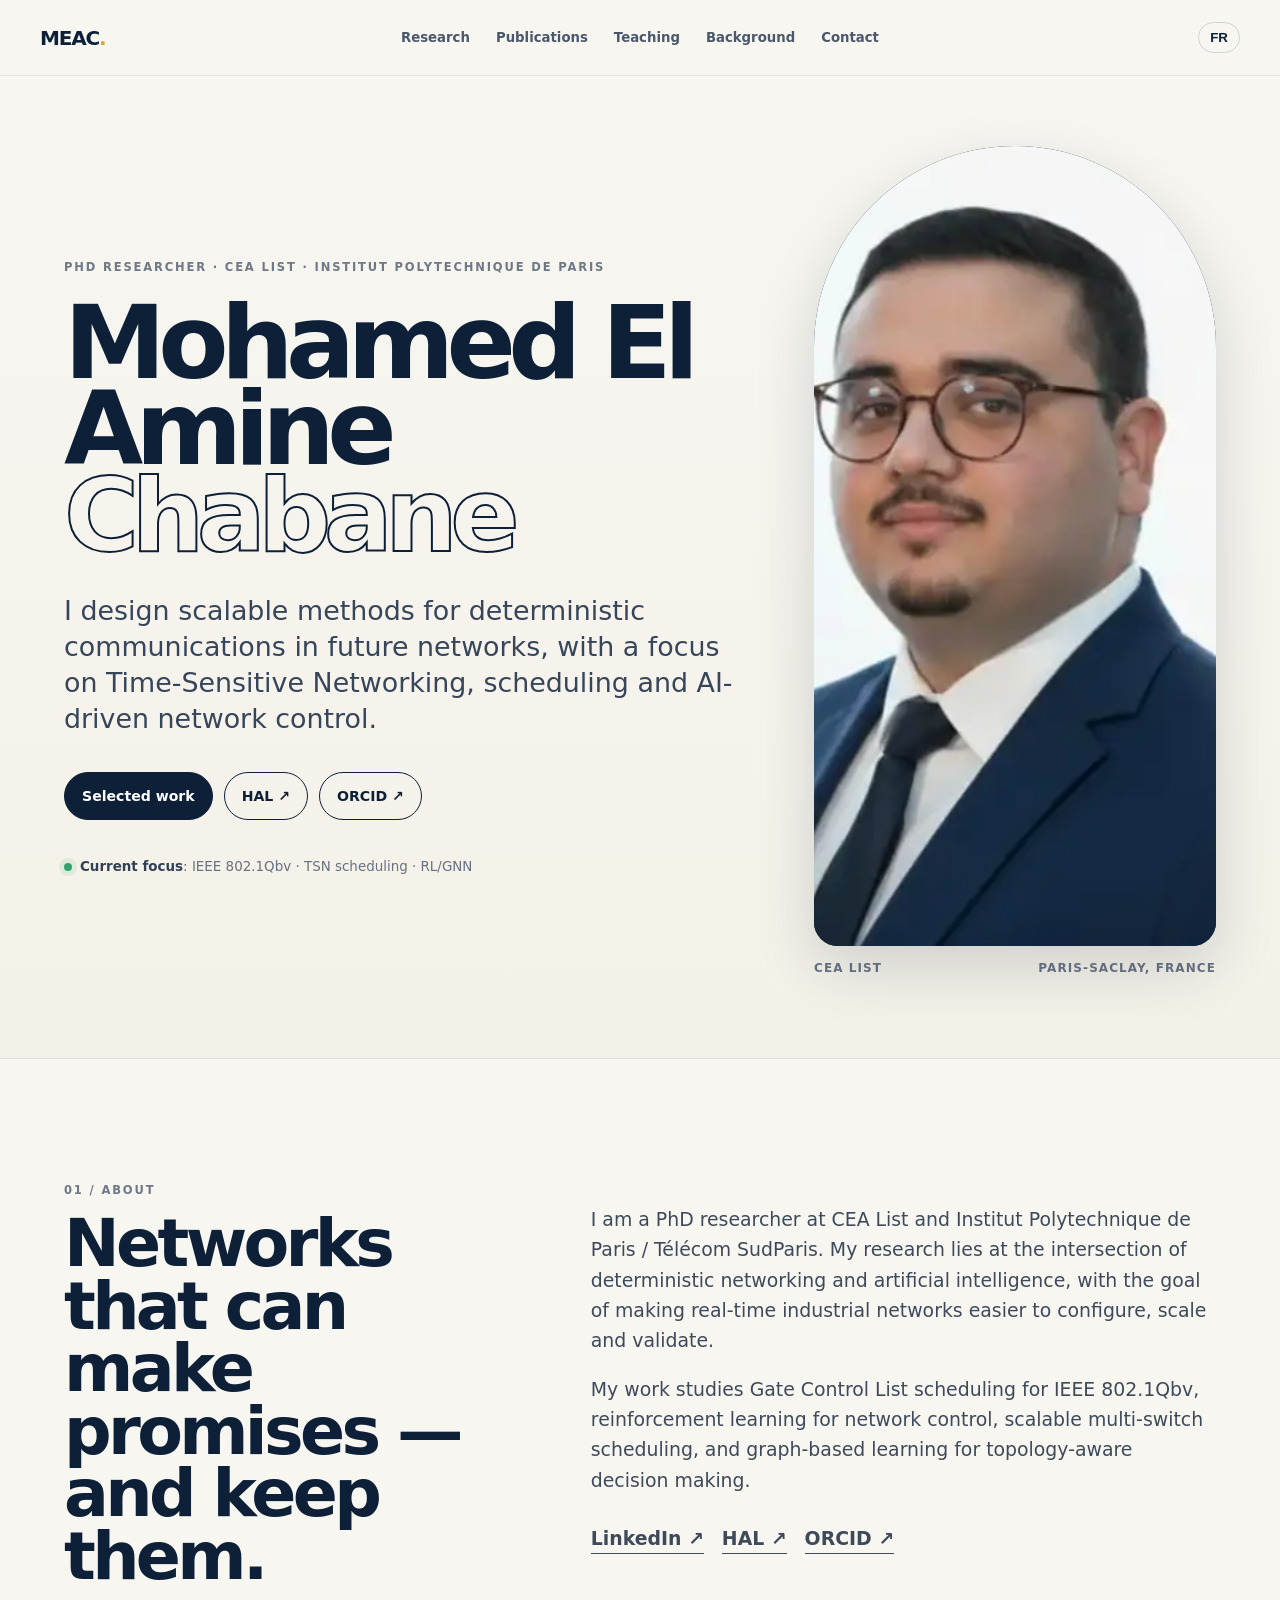
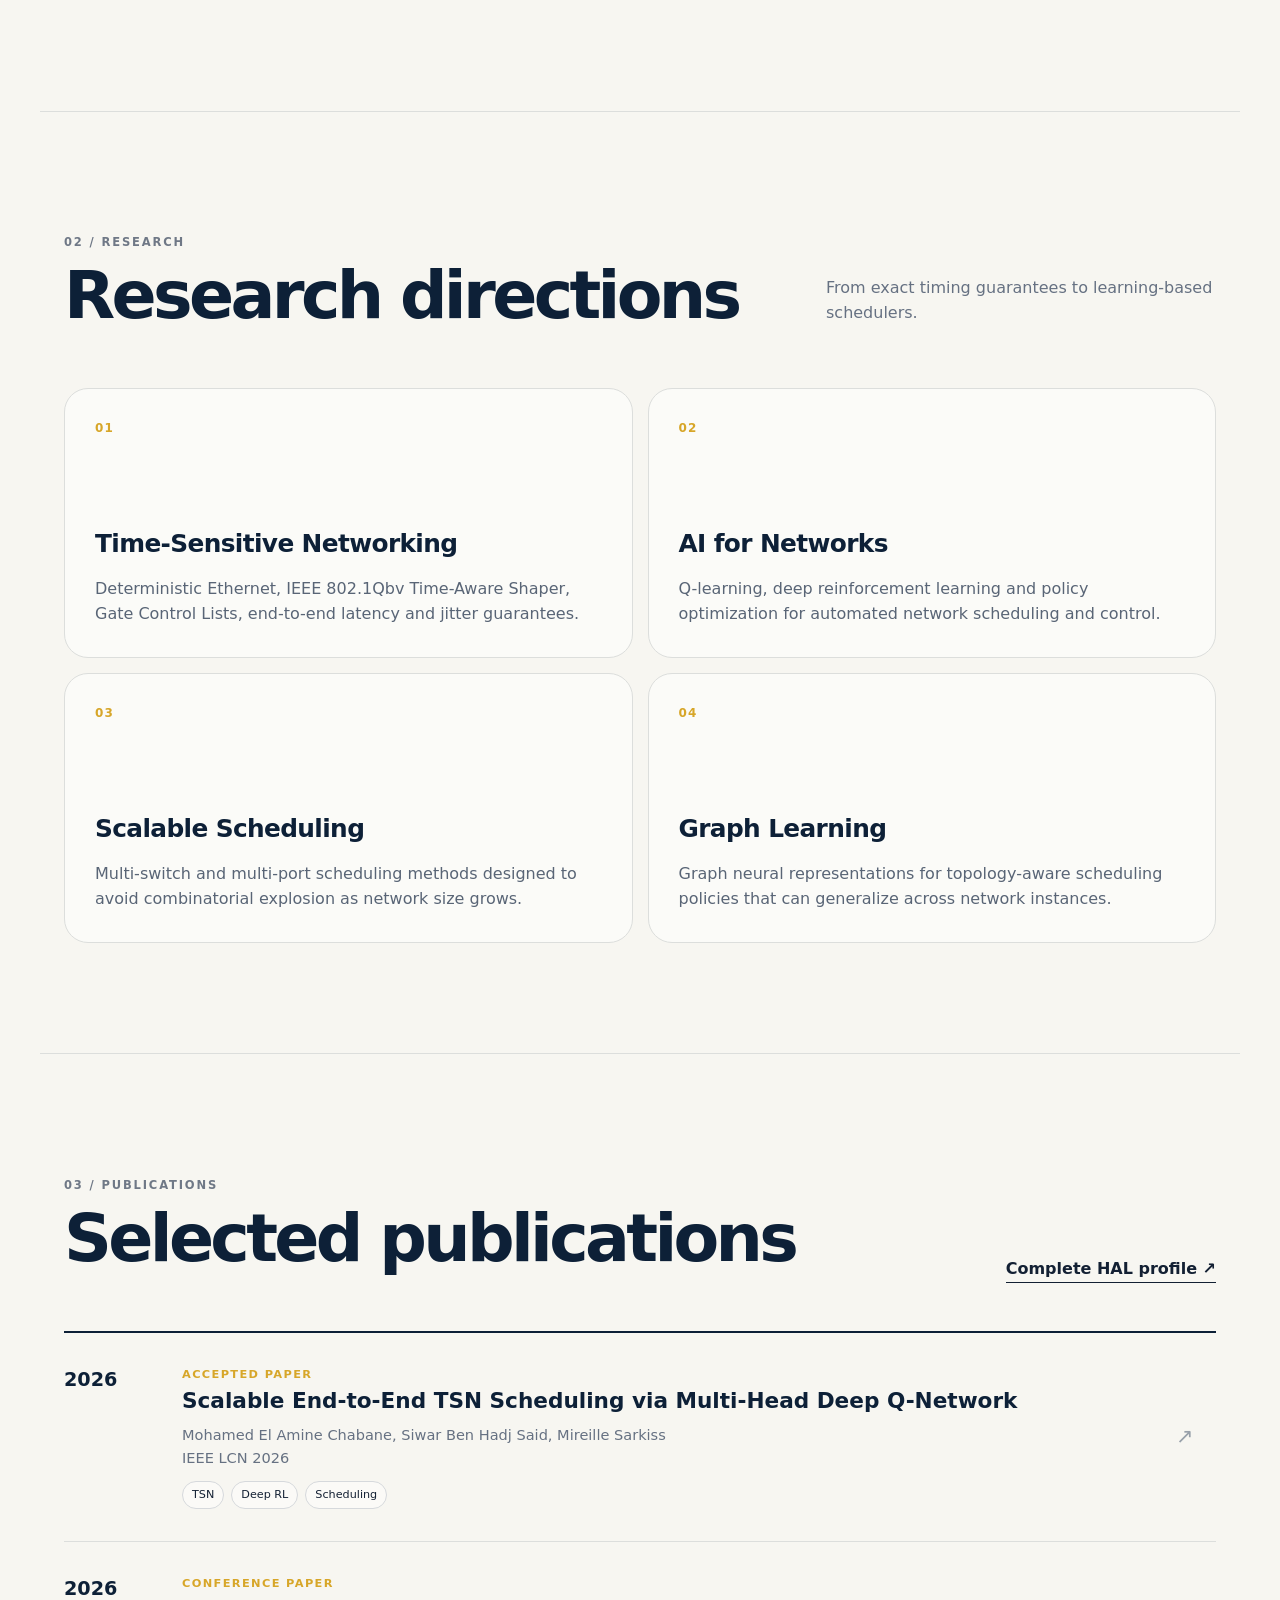
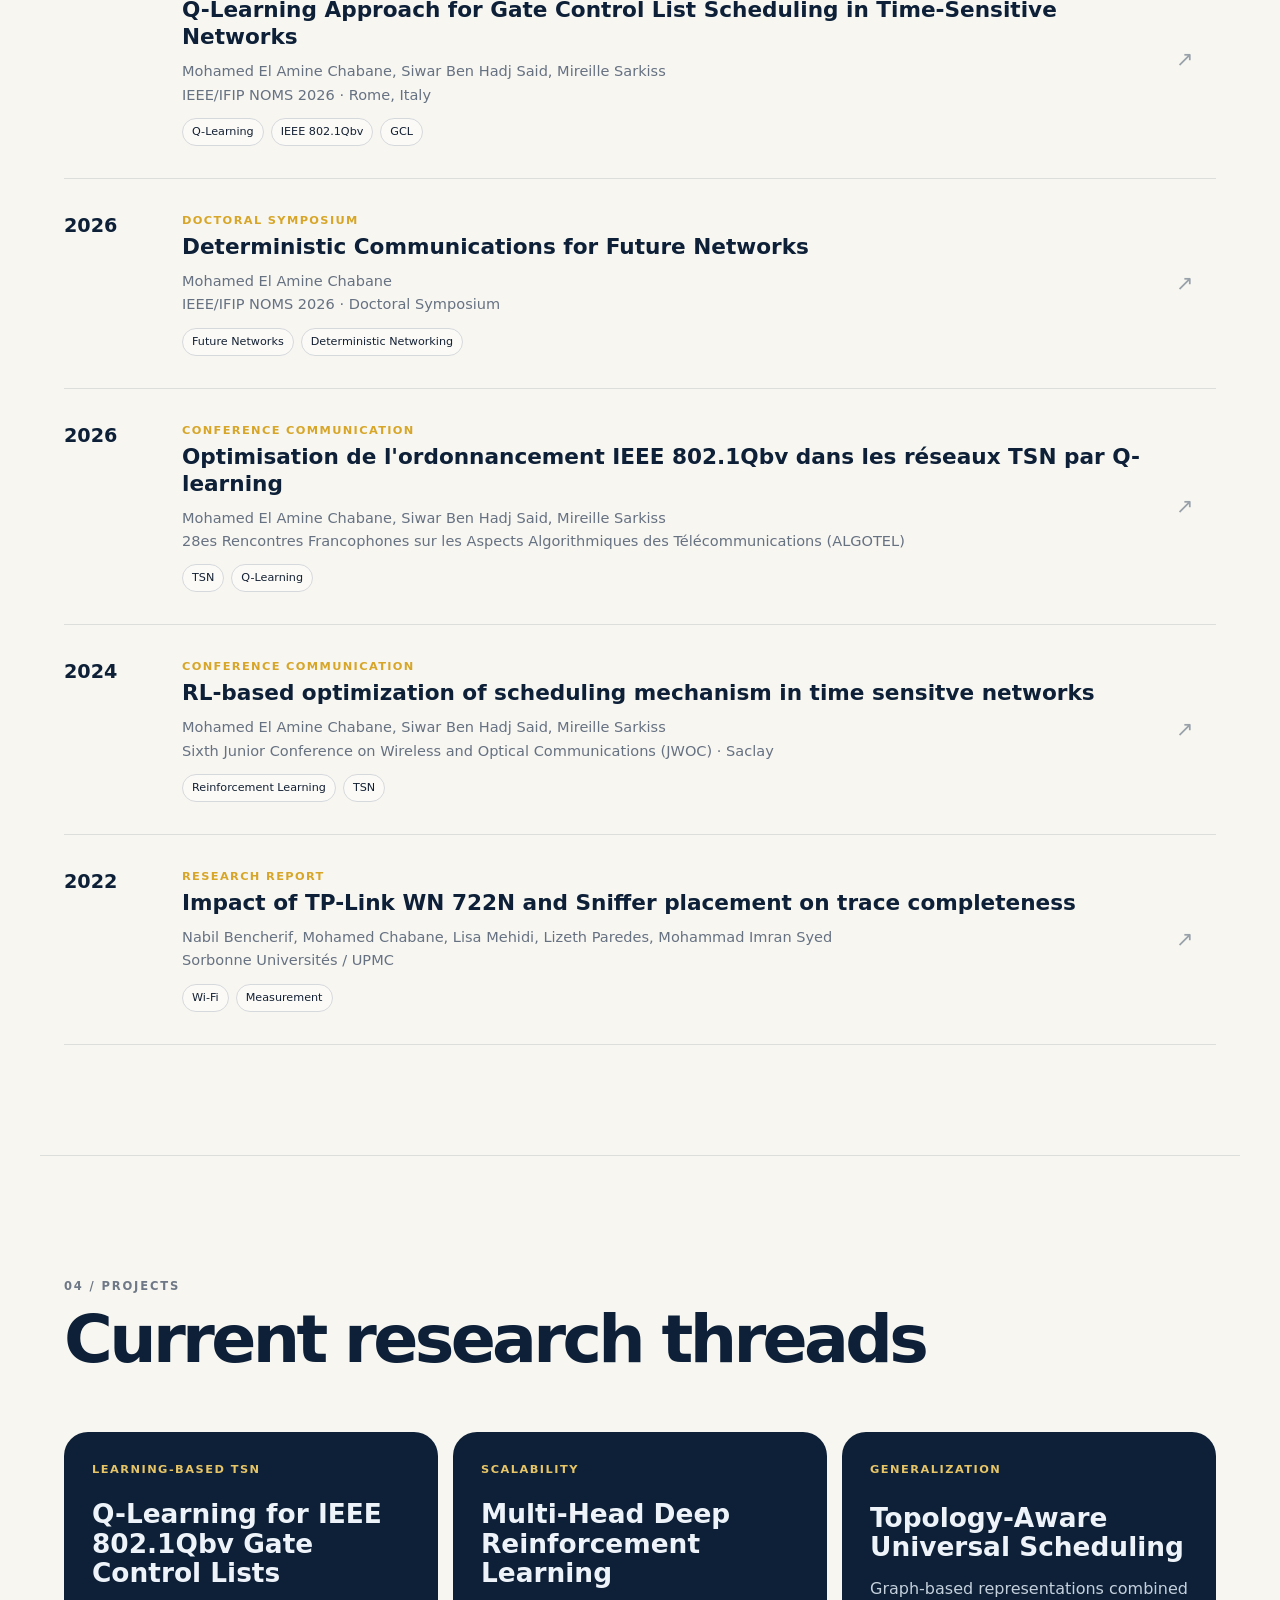
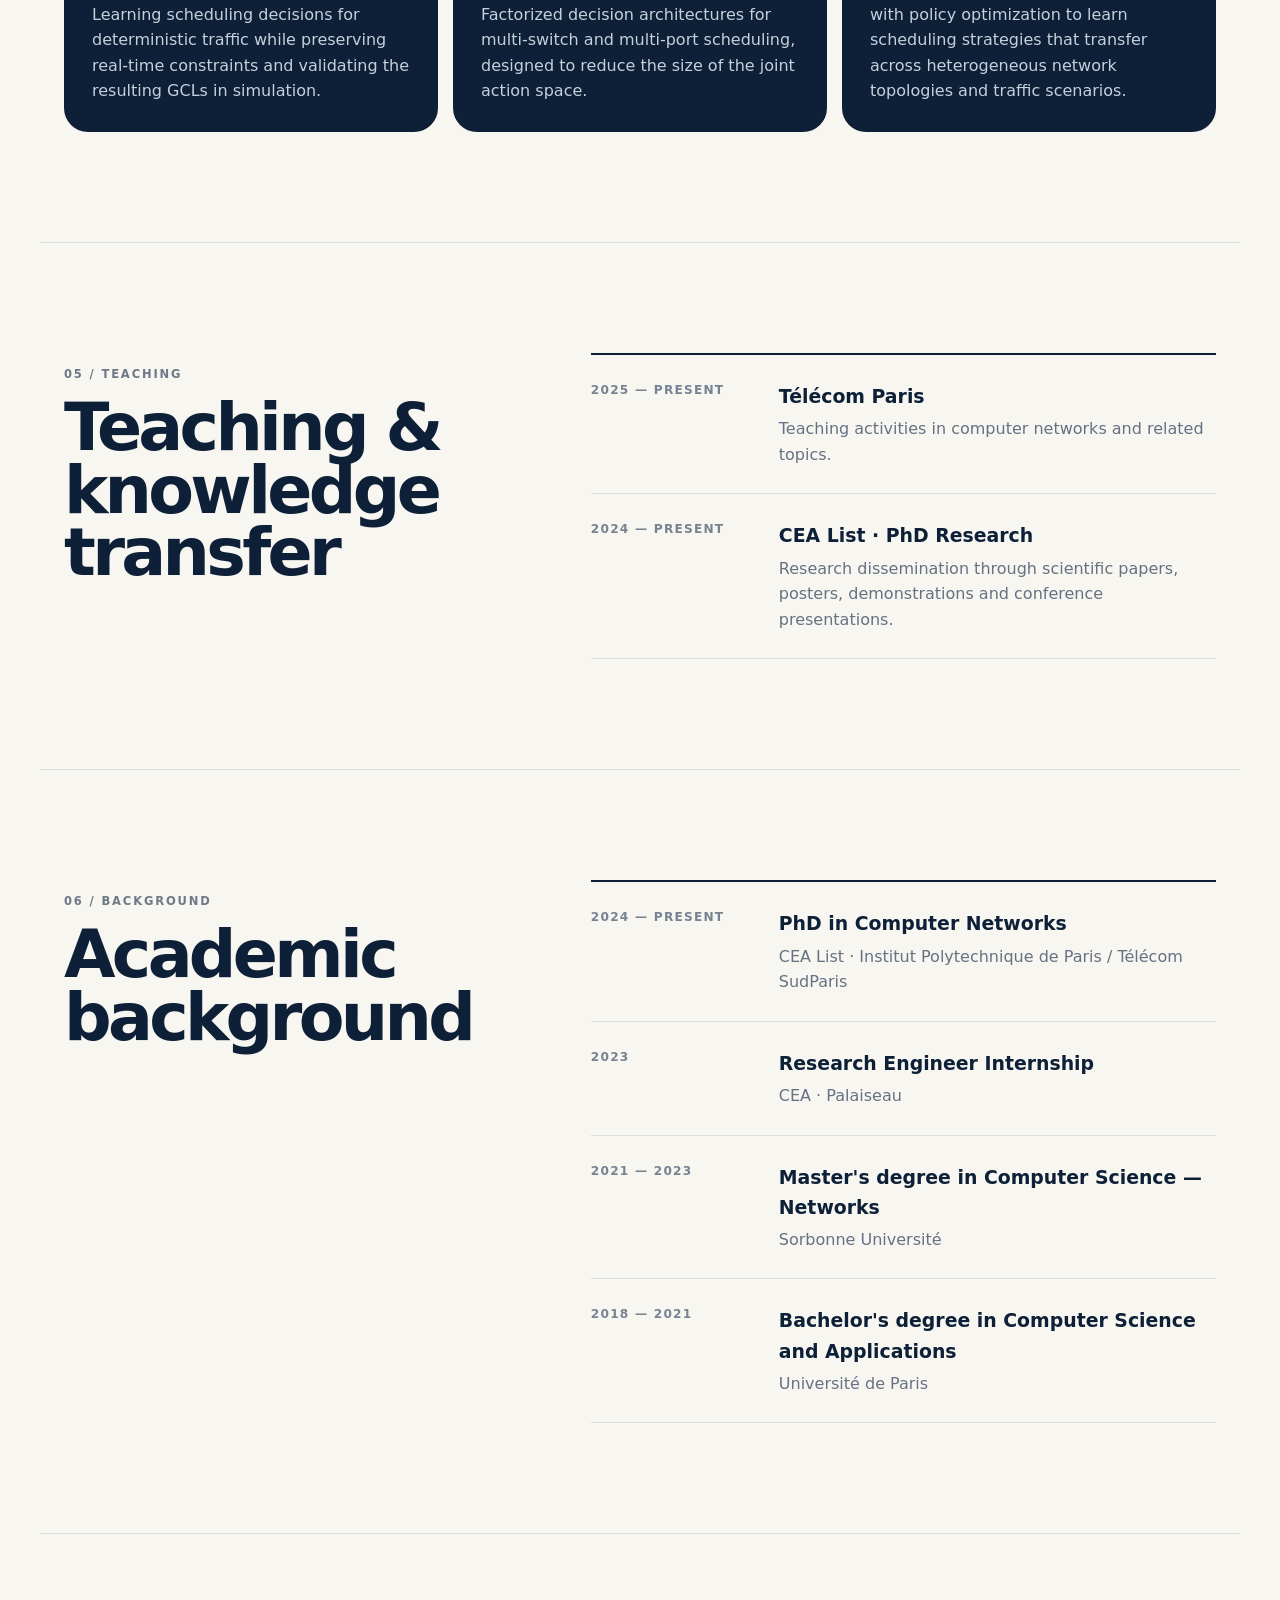
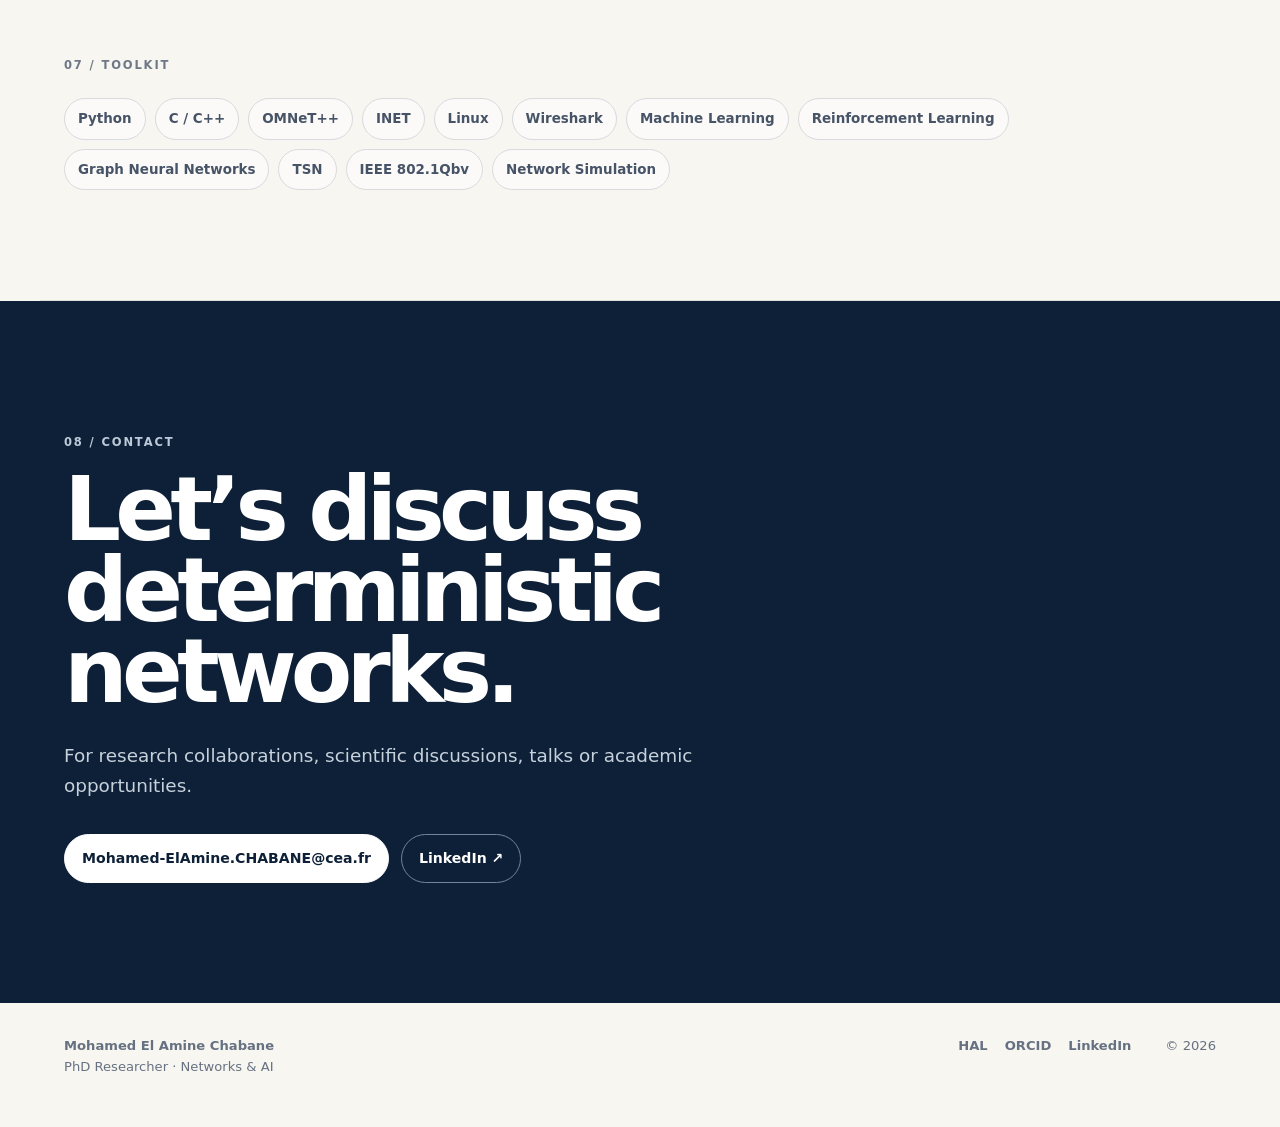
==== index.html @ e02280aa "Update index.html" ====
<!doctype html>
<html lang="en">
<head>
  <meta charset="utf-8" />
  <meta name="viewport" content="width=device-width, initial-scale=1" />
  <title>Mohamed El Amine Chabane — PhD Researcher in Networks & AI</title>
  <meta name="description" content="Academic website of Mohamed El Amine Chabane, PhD researcher at CEA List and Institut Polytechnique de Paris working on Time-Sensitive Networking, deterministic communications, scheduling and AI for networks." />
  <meta name="author" content="Mohamed El Amine Chabane" />
  <meta name="google-site-verification" content="OcmjWT0NRsp_rmXVMhe6SDIJzzLPOxNfo_dFJY4rexg" />
  <meta name="robots" content="index,follow,max-image-preview:large,max-snippet:-1,max-video-preview:-1" />
  <meta name="theme-color" content="#0d2037" />
  <meta property="og:type" content="profile" />
  <meta property="og:title" content="Mohamed El Amine Chabane — PhD Researcher" />
  <meta property="og:description" content="Deterministic communications, Time-Sensitive Networking and AI for networks." />
  <meta property="og:image" content="/assets/mohamed-el-amine-chabane.webp" />
  <meta property="og:locale" content="en_US" />
  <meta property="og:locale:alternate" content="fr_FR" />
  <meta name="twitter:card" content="summary_large_image" />
  <link rel="canonical" href="https://mohamed-el-amine-chabane.vercel.app/" />
  <link rel="icon" href="/assets/favicon.svg" type="image/svg+xml" />
  <link rel="stylesheet" href="/style.css" />
  <script type="application/ld+json">
  {
    "@context": "https://schema.org",
    "@type": "Person",
    "name": "Mohamed El Amine Chabane",
    "url": "https://mohamed-el-amine-chabane.vercel.app/",
    "image": "https://mohamed-el-amine-chabane.vercel.app/assets/mohamed-el-amine-chabane.webp",
    "jobTitle": "PhD Researcher",
    "email": "mailto:chabane.mohamedelamine@gmail.com",
    "affiliation": [
      {"@type": "Organization", "name": "CEA List"},
      {"@type": "CollegeOrUniversity", "name": "Institut Polytechnique de Paris"},
      {"@type": "CollegeOrUniversity", "name": "Télécom SudParis"}
    ],
    "alumniOf": [
      {"@type": "CollegeOrUniversity", "name": "Sorbonne Université"},
      {"@type": "CollegeOrUniversity", "name": "Université de Paris"}
    ],
    "sameAs": [
      "https://fr.linkedin.com/in/mohamed-el-amine-chabane",
      "https://cv.hal.science/mohamed-el-amine-chabane",
      "https://orcid.org/0009-0008-3995-6962"
    ],
    "knowsAbout": [
      "Time-Sensitive Networking",
      "Deterministic Networking",
      "IEEE 802.1Qbv",
      "Gate Control List Scheduling",
      "Reinforcement Learning",
      "Graph Neural Networks",
      "Computer Networks"
    ]
  }
  </script>
</head>
<body>
  <a class="skip-link" href="#main">Skip to content</a>
  <header class="site-header">
    <a class="brand" href="#top" aria-label="Homepage">MEAC<span>.</span></a>
    <nav class="desktop-nav" aria-label="Primary navigation">
      <a href="#research" data-en="Research" data-fr="Recherche">Research</a>
      <a href="#publications" data-en="Publications" data-fr="Publications">Publications</a>
      <a href="#teaching" data-en="Teaching" data-fr="Enseignement">Teaching</a>
      <a href="#background" data-en="Background" data-fr="Parcours">Background</a>
      <a href="#contact" data-en="Contact" data-fr="Contact">Contact</a>
    </nav>
    <button id="langToggle" class="lang-toggle" type="button" aria-label="Switch language">FR</button>
  </header>

  <main id="main">
    <section class="hero" id="top">
      <div class="hero-inner">
        <div class="hero-copy reveal">
          <p class="kicker">PhD Researcher · CEA List · Institut Polytechnique de Paris</p>
          <h1>Mohamed El Amine<br><span>Chabane</span></h1>
          <p class="hero-lede" data-en="I design scalable methods for deterministic communications in future networks, with a focus on Time-Sensitive Networking, scheduling and AI-driven network control." data-fr="Je développe des méthodes scalables pour les communications déterministes dans les réseaux du futur, avec un focus sur les réseaux Time-Sensitive Networking, l’ordonnancement et le contrôle réseau par intelligence artificielle.">I design scalable methods for deterministic communications in future networks, with a focus on Time-Sensitive Networking, scheduling and AI-driven network control.</p>
          <div class="hero-links">
            <a class="btn primary" href="#publications" data-en="Selected work" data-fr="Travaux sélectionnés">Selected work</a>
            <a class="btn ghost" href="https://cv.hal.science/mohamed-el-amine-chabane" target="_blank" rel="noopener">HAL ↗</a>
            <a class="btn ghost" href="https://orcid.org/0009-0008-3995-6962" target="_blank" rel="noopener">ORCID ↗</a>
          </div>
          <div class="status-row">
            <span><i></i><b data-en="Current focus" data-fr="Sujet actuel">Current focus</b>: IEEE 802.1Qbv · TSN scheduling · RL/GNN</span>
          </div>
        </div>
        <figure class="portrait-wrap reveal">
          <div class="portrait-frame">
            <img src="/assets/mohamed-el-amine-chabane.webp" width="640" height="800" alt="Portrait of Mohamed El Amine Chabane" fetchpriority="high" />
          </div>
          <figcaption>
            <span>CEA List</span>
            <span>Paris-Saclay, France</span>
          </figcaption>
        </figure>
      </div>
    </section>

    <section class="section about-grid" id="about">
      <div class="section-intro reveal">
        <p class="section-number">01 / About</p>
        <h2 data-en="Networks that can make promises — and keep them." data-fr="Des réseaux capables de garantir le temps et de tenir leurs promesses.">Networks that can make promises — and keep them.</h2>
      </div>
      <div class="about-copy reveal">
        <p data-en="I am a PhD researcher at CEA List and Institut Polytechnique de Paris / Télécom SudParis. My research lies at the intersection of deterministic networking and artificial intelligence, with the goal of making real-time industrial networks easier to configure, scale and validate." data-fr="Je suis doctorant-chercheur au CEA List et à l’Institut Polytechnique de Paris / Télécom SudParis. Mes recherches se situent à l’intersection des réseaux déterministes et de l’intelligence artificielle, avec l’objectif de rendre les réseaux industriels temps réel plus simples à configurer, à faire passer à l’échelle et à valider.">I am a PhD researcher at CEA List and Institut Polytechnique de Paris / Télécom SudParis. My research lies at the intersection of deterministic networking and artificial intelligence, with the goal of making real-time industrial networks easier to configure, scale and validate.</p>
        <p data-en="My work studies Gate Control List scheduling for IEEE 802.1Qbv, reinforcement learning for network control, scalable multi-switch scheduling, and graph-based learning for topology-aware decision making." data-fr="Mes travaux étudient l’ordonnancement des Gate Control Lists pour IEEE 802.1Qbv, l’apprentissage par renforcement pour le contrôle réseau, l’ordonnancement scalable multi-commutateurs et l’apprentissage sur graphes pour des décisions tenant compte de la topologie.">My work studies Gate Control List scheduling for IEEE 802.1Qbv, reinforcement learning for network control, scalable multi-switch scheduling, and graph-based learning for topology-aware decision making.</p>
        <div class="profile-links">
          <a href="https://fr.linkedin.com/in/mohamed-el-amine-chabane" target="_blank" rel="noopener">LinkedIn ↗</a>
          <a href="https://cv.hal.science/mohamed-el-amine-chabane" target="_blank" rel="noopener">HAL ↗</a>
          <a href="https://orcid.org/0009-0008-3995-6962" target="_blank" rel="noopener">ORCID ↗</a>
        </div>
      </div>
    </section>

    <section class="section" id="research">
      <div class="section-head reveal">
        <div>
          <p class="section-number">02 / Research</p>
          <h2 data-en="Research directions" data-fr="Axes de recherche">Research directions</h2>
        </div>
        <p class="section-note" data-en="From exact timing guarantees to learning-based schedulers." data-fr="Des garanties temporelles strictes aux ordonnanceurs fondés sur l’apprentissage.">From exact timing guarantees to learning-based schedulers.</p>
      </div>
      <div class="research-grid">
        <article class="research-card reveal">
          <span class="card-index">01</span>
          <h3>Time-Sensitive Networking</h3>
          <p data-en="Deterministic Ethernet, IEEE 802.1Qbv Time-Aware Shaper, Gate Control Lists, end-to-end latency and jitter guarantees." data-fr="Ethernet déterministe, Time-Aware Shaper IEEE 802.1Qbv, Gate Control Lists, garanties de latence de bout en bout et de gigue.">Deterministic Ethernet, IEEE 802.1Qbv Time-Aware Shaper, Gate Control Lists, end-to-end latency and jitter guarantees.</p>
        </article>
        <article class="research-card reveal">
          <span class="card-index">02</span>
          <h3>AI for Networks</h3>
          <p data-en="Q-learning, deep reinforcement learning and policy optimization for automated network scheduling and control." data-fr="Q-learning, deep reinforcement learning et optimisation de politiques pour automatiser l’ordonnancement et le contrôle réseau.">Q-learning, deep reinforcement learning and policy optimization for automated network scheduling and control.</p>
        </article>
        <article class="research-card reveal">
          <span class="card-index">03</span>
          <h3>Scalable Scheduling</h3>
          <p data-en="Multi-switch and multi-port scheduling methods designed to avoid combinatorial explosion as network size grows." data-fr="Méthodes d’ordonnancement multi-commutateurs et multi-ports conçues pour éviter l’explosion combinatoire lorsque le réseau grandit.">Multi-switch and multi-port scheduling methods designed to avoid combinatorial explosion as network size grows.</p>
        </article>
        <article class="research-card reveal">
          <span class="card-index">04</span>
          <h3>Graph Learning</h3>
          <p data-en="Graph neural representations for topology-aware scheduling policies that can generalize across network instances." data-fr="Représentations neuronales sur graphes pour des politiques d’ordonnancement sensibles à la topologie et généralisables à plusieurs réseaux.">Graph neural representations for topology-aware scheduling policies that can generalize across network instances.</p>
        </article>
      </div>
    </section>

    <section class="section" id="publications">
      <div class="section-head reveal">
        <div>
          <p class="section-number">03 / Publications</p>
          <h2 data-en="Selected publications" data-fr="Publications sélectionnées">Selected publications</h2>
        </div>
        <a class="text-link" href="https://cv.hal.science/mohamed-el-amine-chabane" target="_blank" rel="noopener" data-en="Complete HAL profile ↗" data-fr="Profil HAL complet ↗">Complete HAL profile ↗</a>
      </div>
      <div id="publicationList" class="publication-list" aria-live="polite"></div>
      <noscript>
        <p>Please enable JavaScript to display the publication list. The complete list is available on HAL.</p>
      </noscript>
    </section>

    <section class="section" id="projects">
      <div class="section-head reveal">
        <div>
          <p class="section-number">04 / Projects</p>
          <h2 data-en="Current research threads" data-fr="Travaux de recherche actuels">Current research threads</h2>
        </div>
      </div>
      <div id="projectList" class="project-list"></div>
    </section>

    <section class="section two-col" id="teaching">
      <div class="section-intro reveal">
        <p class="section-number">05 / Teaching</p>
        <h2 data-en="Teaching & knowledge transfer" data-fr="Enseignement & transmission">Teaching & knowledge transfer</h2>
      </div>
      <div class="timeline reveal">
        <article>
          <time>2025 — <span data-en="Present" data-fr="Aujourd’hui">Present</span></time>
          <h3>Télécom Paris</h3>
          <p data-en="Teaching activities in computer networks and related topics." data-fr="Activités d’enseignement en réseaux informatiques et thématiques associées.">Teaching activities in computer networks and related topics.</p>
        </article>
        <article>
          <time>2024 — <span data-en="Present" data-fr="Aujourd’hui">Present</span></time>
          <h3>CEA List · PhD Research</h3>
          <p data-en="Research dissemination through scientific papers, posters, demonstrations and conference presentations." data-fr="Diffusion scientifique via articles, posters, démonstrations et présentations en conférence.">Research dissemination through scientific papers, posters, demonstrations and conference presentations.</p>
        </article>
      </div>
    </section>

    <section class="section two-col" id="background">
      <div class="section-intro reveal">
        <p class="section-number">06 / Background</p>
        <h2 data-en="Academic background" data-fr="Parcours académique">Academic background</h2>
      </div>
      <div class="timeline reveal">
        <article>
          <time>2024 — <span data-en="Present" data-fr="Aujourd’hui">Present</span></time>
          <h3 data-en="PhD in Computer Networks" data-fr="Doctorat en réseaux informatiques">PhD in Computer Networks</h3>
          <p>CEA List · Institut Polytechnique de Paris / Télécom SudParis</p>
        </article>
        <article>
          <time>2023</time>
          <h3 data-en="Research Engineer Internship" data-fr="Stage ingénieur-chercheur">Research Engineer Internship</h3>
          <p>CEA · Palaiseau</p>
        </article>
        <article>
          <time>2021 — 2023</time>
          <h3 data-en="Master's degree in Computer Science — Networks" data-fr="Master Informatique — Parcours Réseaux">Master's degree in Computer Science — Networks</h3>
          <p>Sorbonne Université</p>
        </article>
        <article>
          <time>2018 — 2021</time>
          <h3 data-en="Bachelor's degree in Computer Science and Applications" data-fr="Licence Informatique et Applications">Bachelor's degree in Computer Science and Applications</h3>
          <p>Université de Paris</p>
        </article>
      </div>
    </section>

    <section class="section tools-section">
      <p class="section-number reveal">07 / Toolkit</p>
      <div class="tool-cloud reveal">
        <span>Python</span><span>C / C++</span><span>OMNeT++</span><span>INET</span><span>Linux</span><span>Wireshark</span><span>Machine Learning</span><span>Reinforcement Learning</span><span>Graph Neural Networks</span><span>TSN</span><span>IEEE 802.1Qbv</span><span>Network Simulation</span>
      </div>
    </section>

    <section class="contact-section" id="contact">
      <div class="contact-inner reveal">
        <p class="section-number">08 / Contact</p>
        <h2 data-en="Let’s discuss deterministic networks." data-fr="Échangeons autour des réseaux informatique et de l'IA.">Let’s discuss comuter networking and AI.</h2>
        <p data-en="For research collaborations, scientific discussions, talks or academic opportunities." data-fr="Pour les collaborations de recherche, échanges scientifiques, présentations ou opportunités académiques.">For research collaborations, scientific discussions, talks or academic opportunities.</p>
        <div class="contact-actions">
          <a class="btn primary light" href="mailto:Mohamed-ElAmine.CHABANE@cea.fr">Mohamed-ElAmine.CHABANE@cea.fr</a>
          <a class="btn outline-light" href="https://fr.linkedin.com/in/mohamed-el-amine-chabane" target="_blank" rel="noopener">LinkedIn ↗</a>
        </div>
      </div>
    </section>
  </main>

  <footer>
    <div><strong>Mohamed El Amine Chabane</strong><br><span data-en="PhD Researcher · Networks & AI" data-fr="Doctorant-chercheur · Réseaux & IA">PhD Researcher · Networks & AI</span></div>
    <div class="footer-links"><a href="https://cv.hal.science/mohamed-el-amine-chabane" target="_blank" rel="noopener">HAL</a><a href="https://orcid.org/0009-0008-3995-6962" target="_blank" rel="noopener">ORCID</a><a href="https://fr.linkedin.com/in/mohamed-el-amine-chabane" target="_blank" rel="noopener">LinkedIn</a></div>
    <div>© <span id="year"></span></div>
  </footer>

  <script src="/data/publications.js"></script>
  <script src="/data/projects.js"></script>
  <script src="/app.js"></script>
</body>
</html>
---- style.css ----
:root{
  --navy:#0d2037;
  --navy-2:#122b49;
  --ink:#132033;
  --muted:#667182;
  --bg:#f7f6f1;
  --paper:#fffdf8;
  --gold:#d7a629;
  --gold-soft:#f1dfaa;
  --line:#dcdedc;
  --max:1200px;
  --radius:24px;
}
*{box-sizing:border-box}
html{scroll-behavior:smooth}
body{margin:0;background:var(--bg);color:var(--ink);font-family:Inter,ui-sans-serif,system-ui,-apple-system,BlinkMacSystemFont,"Segoe UI",sans-serif;line-height:1.6;-webkit-font-smoothing:antialiased}
a{color:inherit}
img{display:block;max-width:100%}
::selection{background:var(--gold-soft);color:var(--navy)}
.skip-link{position:absolute;left:-9999px;top:8px;z-index:999;background:#fff;padding:8px 12px}.skip-link:focus{left:8px}
.site-header{height:76px;position:sticky;top:0;z-index:50;display:grid;grid-template-columns:1fr auto 1fr;align-items:center;padding:0 max(24px,calc((100vw - var(--max))/2));border-bottom:1px solid rgba(13,32,55,.08);background:rgba(247,246,241,.86);backdrop-filter:blur(18px)}
.brand{text-decoration:none;font-size:1.25rem;font-weight:900;letter-spacing:-.06em;color:var(--navy)}.brand span{color:var(--gold)}
.desktop-nav{display:flex;gap:26px}.desktop-nav a{text-decoration:none;font-size:.83rem;font-weight:700;color:#4b586b}.desktop-nav a:hover{color:var(--navy)}
.lang-toggle{justify-self:end;border:1px solid #cdd2d7;background:transparent;color:var(--navy);border-radius:999px;padding:7px 11px;font-weight:800;cursor:pointer}
.hero{background:linear-gradient(180deg,#f7f6f1 0%,#f4f1e8 100%);border-bottom:1px solid var(--line)}
.hero-inner{max-width:var(--max);margin:auto;min-height:calc(100vh - 76px);padding:70px 24px 80px;display:grid;grid-template-columns:1.25fr .75fr;gap:80px;align-items:center}
.kicker,.section-number{font-size:.72rem;text-transform:uppercase;letter-spacing:.16em;font-weight:900;color:#6f7886}
.hero h1{font-size:clamp(4.3rem,8vw,8.2rem);line-height:.84;letter-spacing:-.075em;margin:24px 0 34px;color:var(--navy);font-weight:900}.hero h1 span{color:transparent;-webkit-text-stroke:2px var(--navy)}
.hero-lede{max-width:760px;font-size:clamp(1.25rem,2.1vw,1.75rem);line-height:1.35;color:#36455a;margin:0}
.hero-links{display:flex;gap:11px;flex-wrap:wrap;margin-top:34px}.btn{display:inline-flex;align-items:center;justify-content:center;padding:12px 17px;border-radius:999px;text-decoration:none;font-weight:800;font-size:.88rem;border:1px solid var(--navy)}.btn.primary{background:var(--navy);color:#fff}.btn.ghost{background:transparent;color:var(--navy)}.btn:hover{transform:translateY(-1px)}
.status-row{margin-top:36px;color:#667182;font-size:.84rem}.status-row i{display:inline-block;width:8px;height:8px;border-radius:50%;background:#2ca66f;margin-right:8px;box-shadow:0 0 0 5px rgba(44,166,111,.10)}.status-row b{color:#314155}
.portrait-wrap{margin:0;align-self:center}.portrait-frame{position:relative;border-radius:220px 220px 26px 26px;overflow:hidden;background:var(--navy);box-shadow:0 22px 60px rgba(13,32,55,.16)}.portrait-frame:after{content:"";position:absolute;inset:auto 0 0 0;height:24%;background:linear-gradient(transparent,rgba(13,32,55,.2));pointer-events:none}.portrait-frame img{width:100%;aspect-ratio:4/5;object-fit:cover;object-position:center top}.portrait-wrap figcaption{display:flex;justify-content:space-between;gap:12px;margin-top:13px;font-size:.75rem;text-transform:uppercase;letter-spacing:.09em;font-weight:800;color:#697384}
.section{max-width:var(--max);margin:auto;padding:110px 24px;border-bottom:1px solid var(--line)}
.about-grid,.two-col{display:grid;grid-template-columns:.8fr 1.2fr;gap:110px}.section-intro h2,.section-head h2{font-size:clamp(2.7rem,5.2vw,5.2rem);letter-spacing:-.055em;line-height:.94;margin:13px 0;color:var(--navy)}.about-copy{font-size:1.18rem;color:#3e4a5a}.about-copy p:first-child{margin-top:35px}.profile-links{display:flex;gap:18px;flex-wrap:wrap;margin-top:28px}.profile-links a,.text-link{font-weight:800;text-decoration:none;border-bottom:1px solid currentColor}.profile-links a:hover,.text-link:hover{color:var(--gold)}
.section-head{display:flex;justify-content:space-between;align-items:end;gap:40px;margin-bottom:48px}.section-note{max-width:390px;color:var(--muted);margin-bottom:14px}
.research-grid{display:grid;grid-template-columns:repeat(2,1fr);gap:15px}.research-card{min-height:270px;padding:30px;border:1px solid var(--line);border-radius:var(--radius);background:rgba(255,255,255,.48);display:flex;flex-direction:column}.research-card:hover{background:var(--paper);border-color:#c8ccd0}.card-index{font-size:.75rem;font-weight:900;color:var(--gold);letter-spacing:.1em}.research-card h3{font-size:1.55rem;margin:auto 0 12px;color:var(--navy);letter-spacing:-.025em}.research-card p{margin:0;color:#596576;max-width:500px}
.publication-list{border-top:2px solid var(--navy)}.publication{display:grid;grid-template-columns:90px minmax(0,1fr) 40px;gap:28px;padding:32px 0;border-bottom:1px solid var(--line);text-decoration:none;transition:.2s}.publication:hover{padding-left:10px;background:rgba(255,255,255,.35)}.pub-year{font-size:1.2rem;font-weight:900;color:var(--navy)}.pub-type{font-size:.71rem;text-transform:uppercase;letter-spacing:.12em;font-weight:900;color:var(--gold)}.publication h3{font-size:1.35rem;line-height:1.25;margin:5px 0 8px;color:var(--navy)}.pub-meta{font-size:.91rem;color:var(--muted);margin:0}.pub-tags{display:flex;gap:7px;flex-wrap:wrap;margin-top:12px}.pub-tags span{font-size:.7rem;border:1px solid #d6d9dc;border-radius:999px;padding:4px 9px;background:#fff6}.pub-arrow{font-size:1.3rem;align-self:center;color:#98a0aa}
.project-list{display:grid;grid-template-columns:repeat(3,1fr);gap:15px}.project{background:var(--navy);color:#edf3f9;border-radius:var(--radius);padding:28px;min-height:300px;display:flex;flex-direction:column}.project-label{font-size:.71rem;text-transform:uppercase;letter-spacing:.13em;font-weight:900;color:#e7c567}.project h3{font-size:1.65rem;line-height:1.12;margin:auto 0 14px}.project p{margin:0;color:#c5d0dd}
.timeline{border-top:2px solid var(--navy)}.timeline article{padding:26px 0;border-bottom:1px solid var(--line);display:grid;grid-template-columns:160px 1fr;column-gap:28px}.timeline time{grid-row:1/3;font-size:.76rem;text-transform:uppercase;letter-spacing:.1em;font-weight:900;color:#788392}.timeline h3{font-size:1.18rem;margin:0 0 5px;color:var(--navy)}.timeline p{margin:0;color:var(--muted)}
.tool-cloud{display:flex;gap:9px;flex-wrap:wrap;margin-top:24px}.tool-cloud span{border:1px solid #d7dade;background:#fff8;border-radius:999px;padding:9px 13px;font-size:.84rem;font-weight:700;color:#475467}
.contact-section{background:var(--navy);color:#fff}.contact-inner{max-width:var(--max);margin:auto;padding:120px 24px}.contact-inner .section-number{color:#bdc9d8}.contact-inner h2{font-size:clamp(3.2rem,7vw,7.2rem);letter-spacing:-.065em;line-height:.9;max-width:1050px;margin:18px 0 30px}.contact-inner>p:not(.section-number){font-size:1.15rem;color:#c7d1dc;max-width:760px}.contact-actions{display:flex;gap:12px;flex-wrap:wrap;margin-top:34px}.btn.light{background:#fff;color:var(--navy);border-color:#fff}.btn.outline-light{color:#fff;border-color:#71849a}
footer{max-width:var(--max);margin:auto;padding:32px 24px 50px;display:grid;grid-template-columns:1fr auto auto;gap:34px;align-items:start;font-size:.82rem;color:#667182}.footer-links{display:flex;gap:17px}.footer-links a{text-decoration:none;font-weight:800}
.reveal{opacity:0;transform:translateY(14px);transition:opacity .55s ease,transform .55s ease}.reveal.visible{opacity:1;transform:none}
@media(prefers-reduced-motion:reduce){*{scroll-behavior:auto!important}.reveal{opacity:1;transform:none;transition:none}}
@media(max-width:900px){.site-header{grid-template-columns:1fr auto}.desktop-nav{display:none}.hero-inner{grid-template-columns:1fr;gap:45px;min-height:auto;padding-top:60px}.portrait-wrap{max-width:540px}.hero h1{font-size:clamp(4rem,14vw,7rem)}.about-grid,.two-col{grid-template-columns:1fr;gap:30px}.research-grid{grid-template-columns:1fr 1fr}.project-list{grid-template-columns:1fr}.section{padding:85px 20px}.section-head{display:block}.section-note{margin-top:20px}.text-link{display:inline-block;margin-top:18px}.timeline article{grid-template-columns:125px 1fr}footer{grid-template-columns:1fr}}
@media(max-width:580px){.site-header{height:66px;padding-inline:18px}.hero-inner{padding:45px 18px 65px}.hero h1{font-size:clamp(3.55rem,17vw,5.6rem)}.hero h1 span{-webkit-text-stroke:1.3px var(--navy)}.hero-lede{font-size:1.15rem}.portrait-frame{border-radius:180px 180px 20px 20px}.section{padding:72px 18px}.section-intro h2,.section-head h2{font-size:2.65rem}.research-grid{grid-template-columns:1fr}.publication{grid-template-columns:1fr 28px;gap:8px 16px}.pub-year{grid-column:1/2}.publication>div:nth-child(2){grid-column:1/2}.pub-arrow{grid-column:2;grid-row:1/3}.timeline article{grid-template-columns:1fr;gap:8px}.timeline time{grid-row:auto}.contact-inner{padding:85px 18px}.contact-inner h2{font-size:3.25rem}.contact-actions .btn{width:100%;font-size:.78rem}footer{padding-inline:18px}}
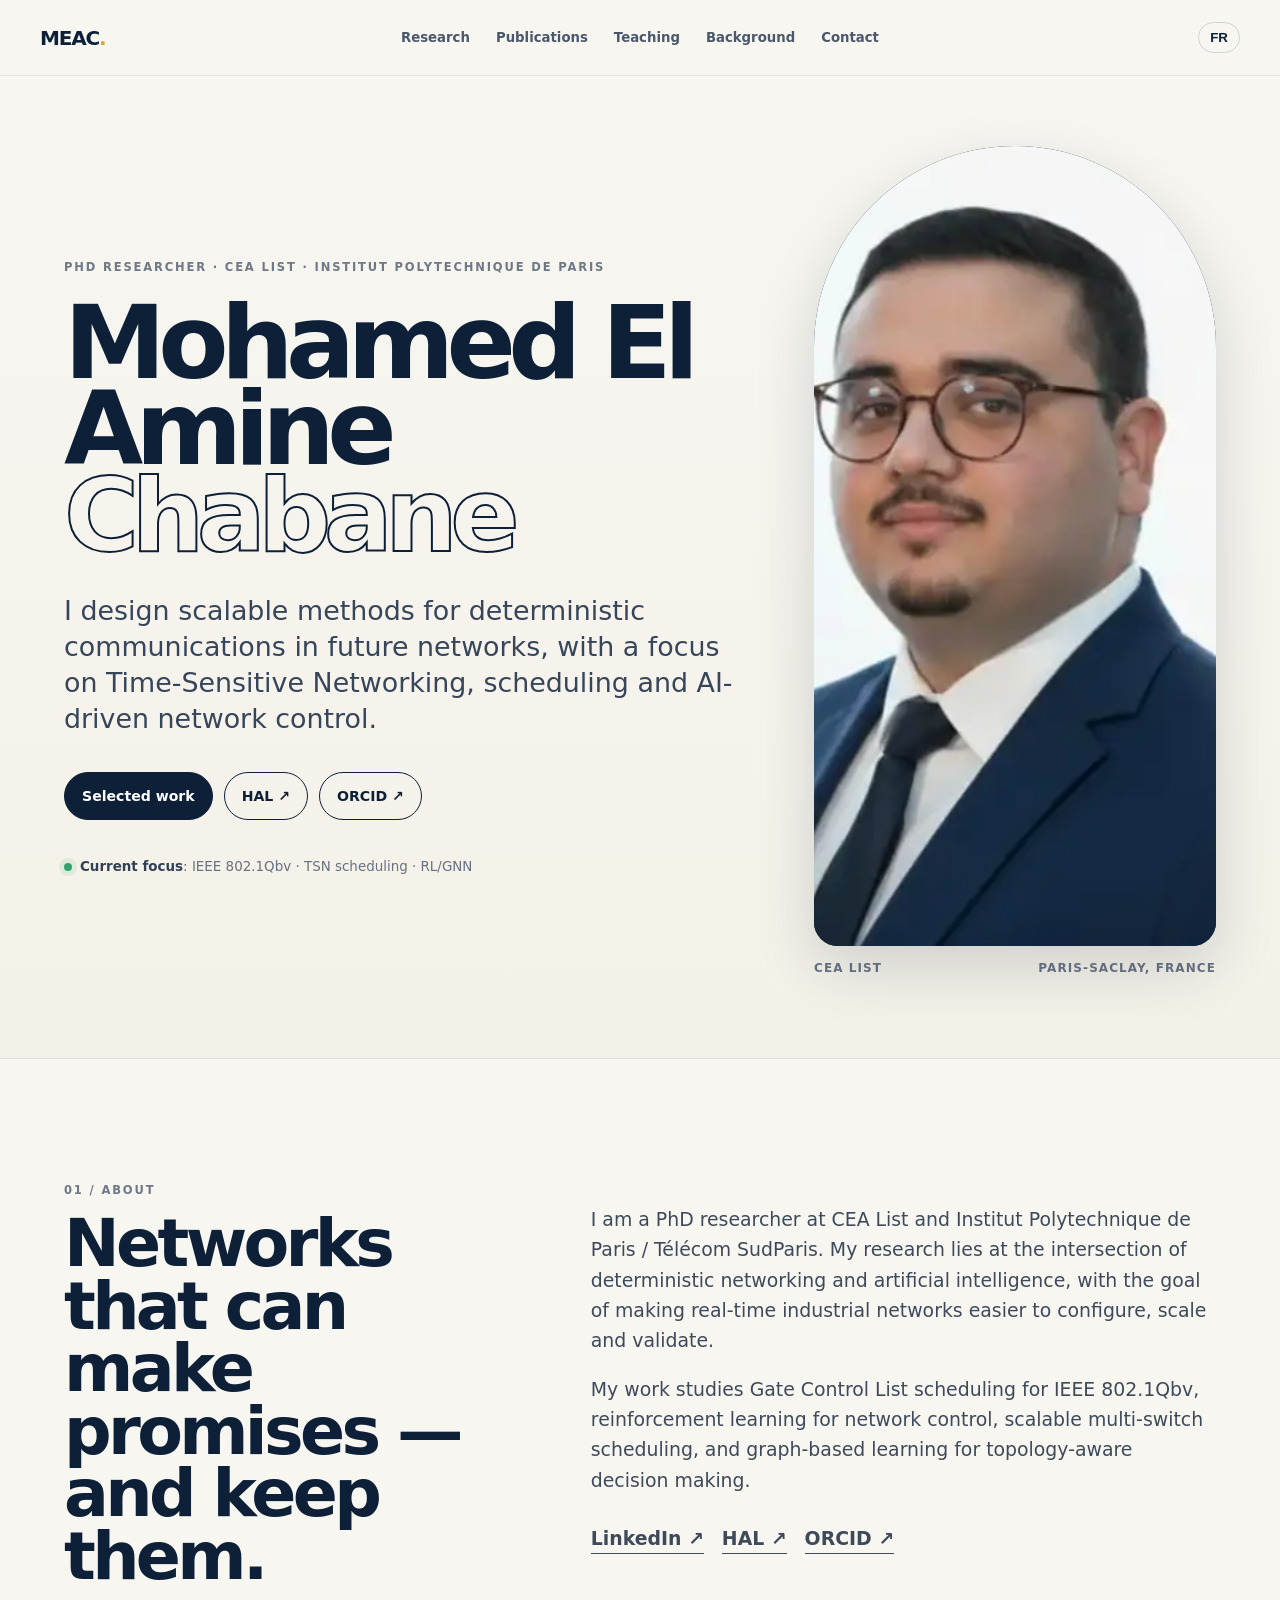
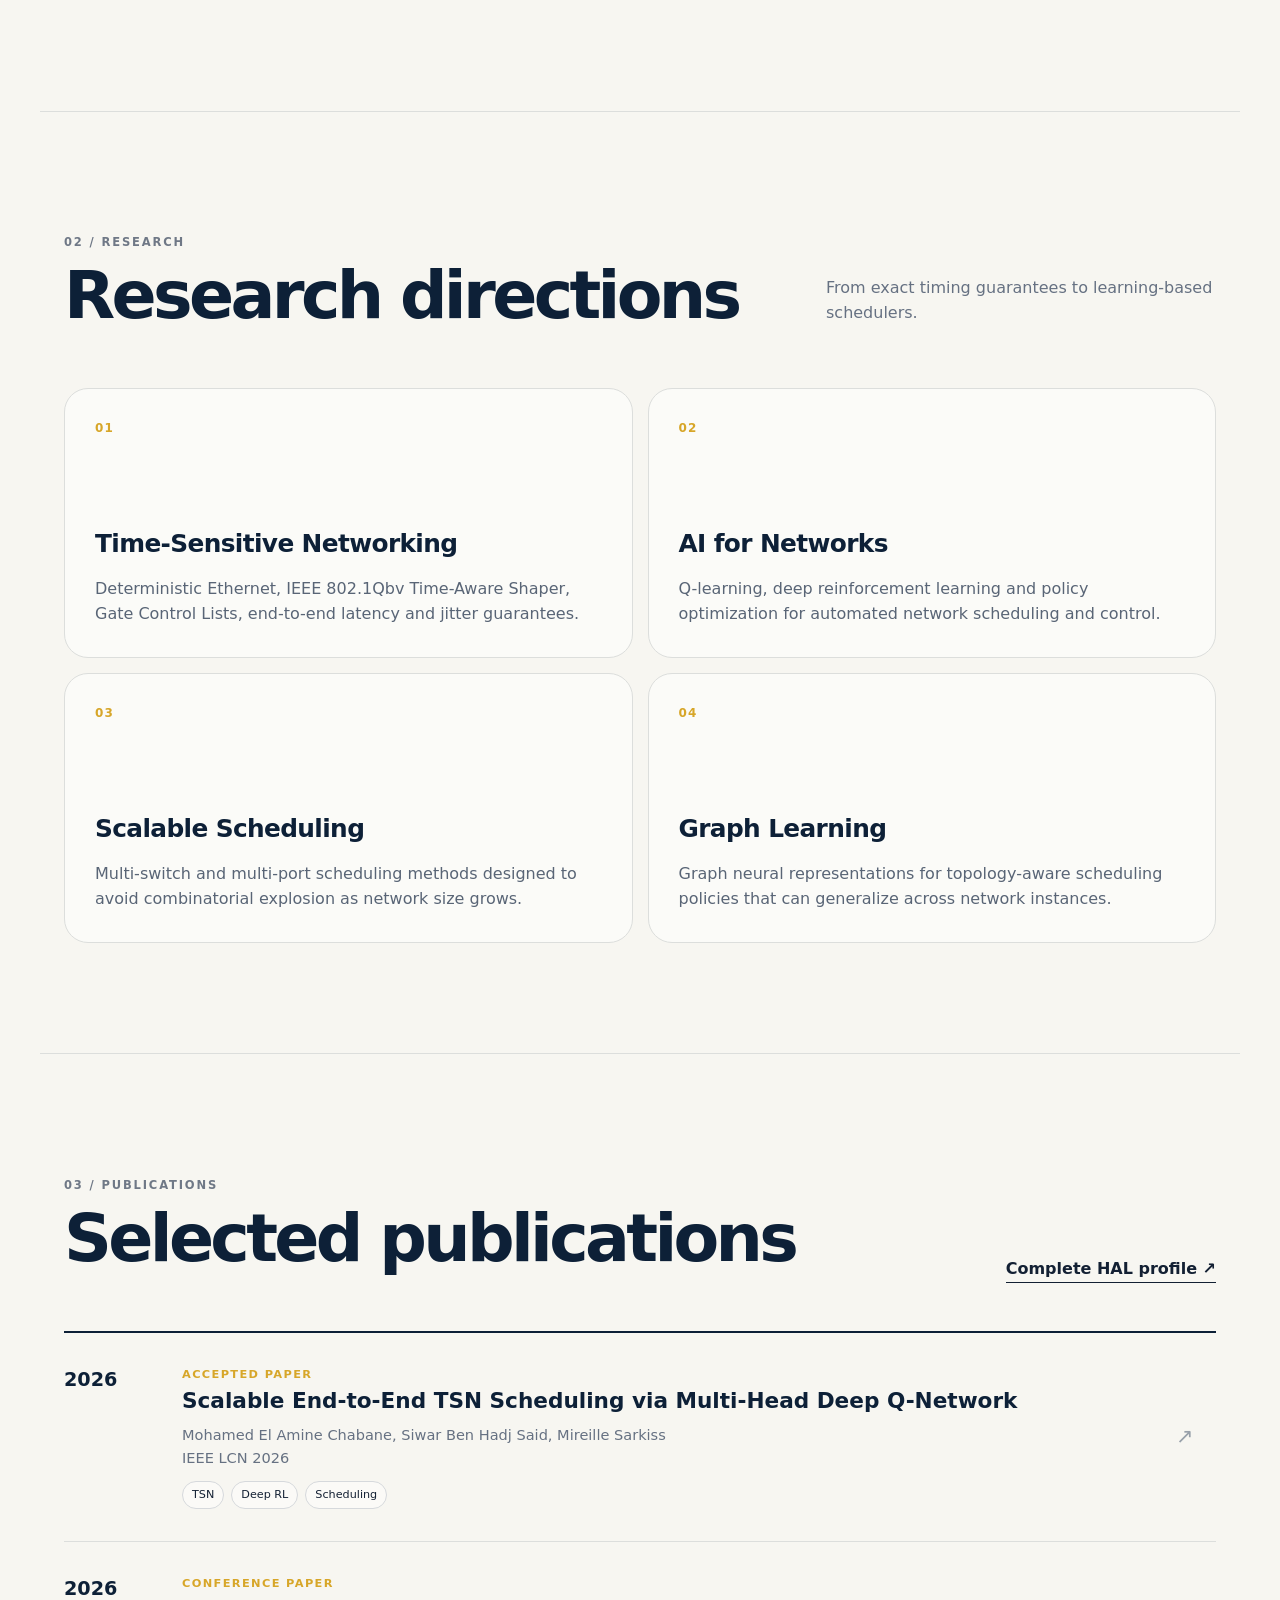
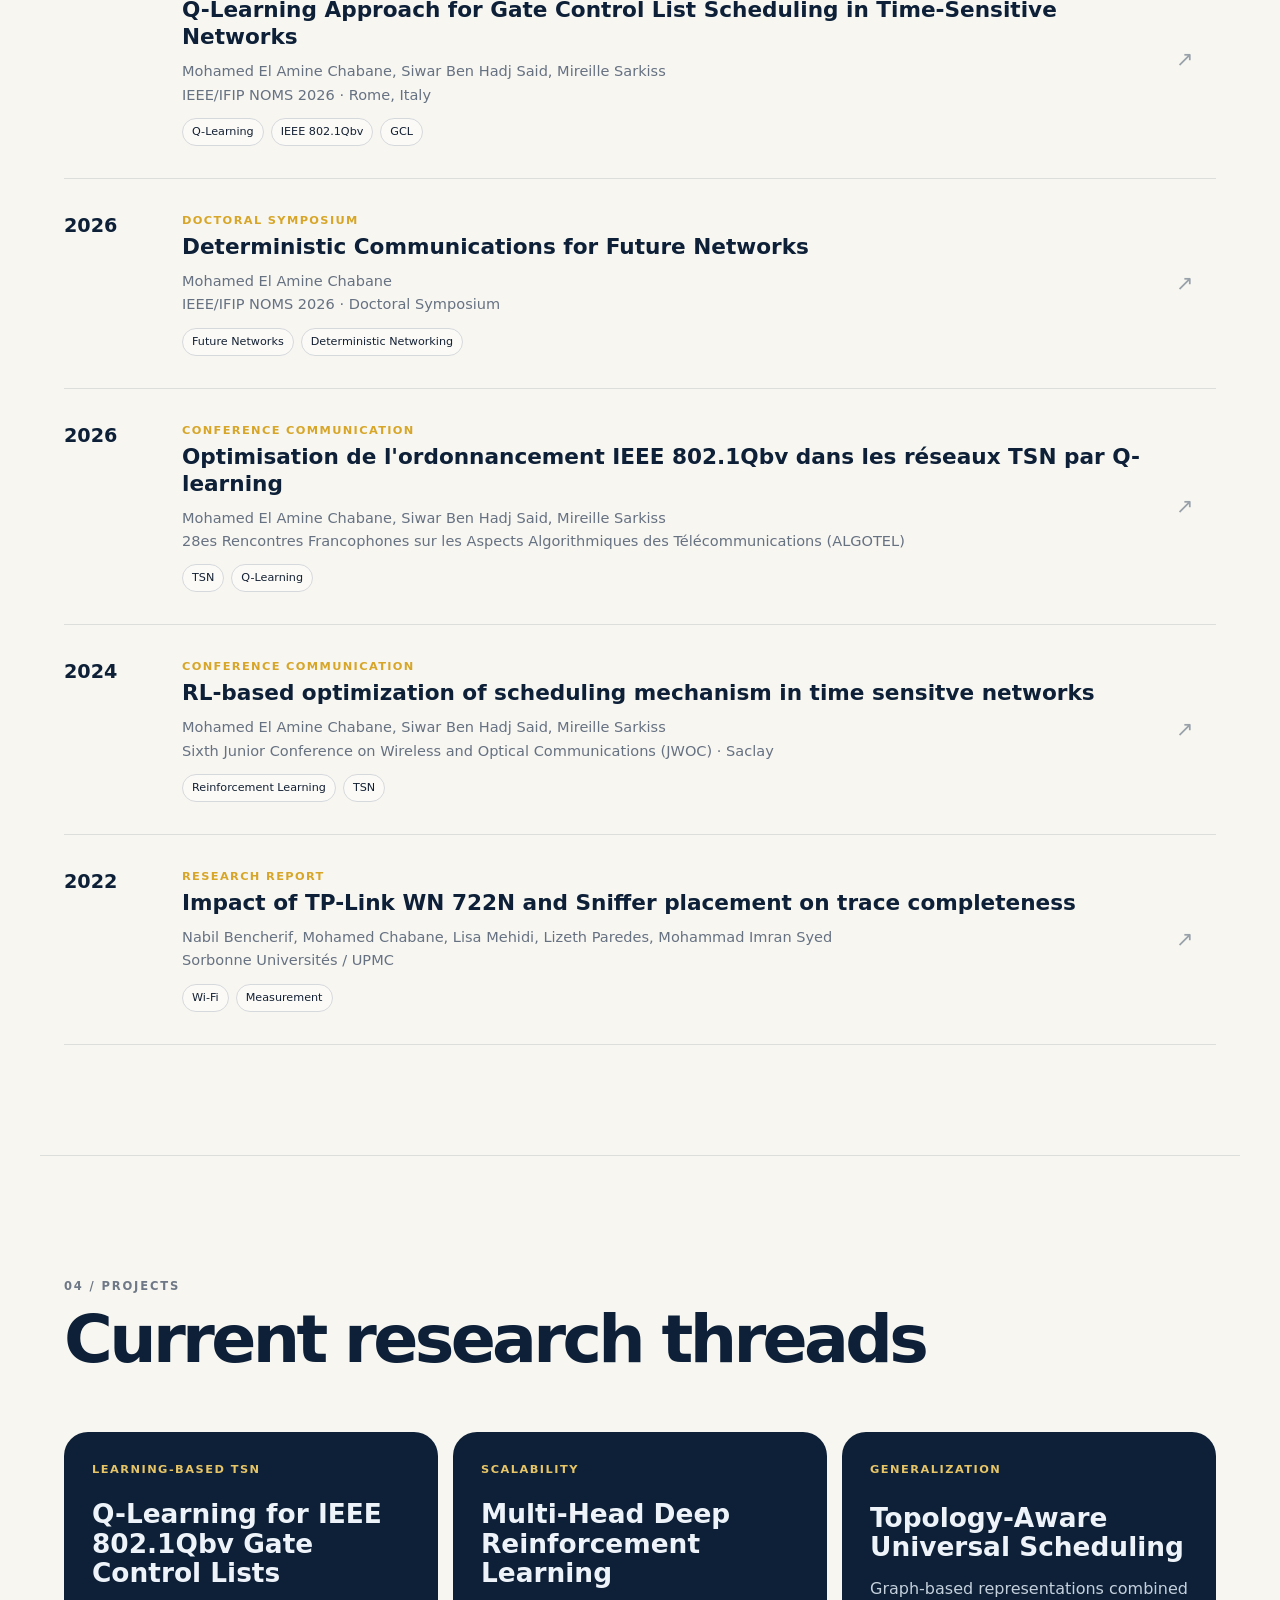
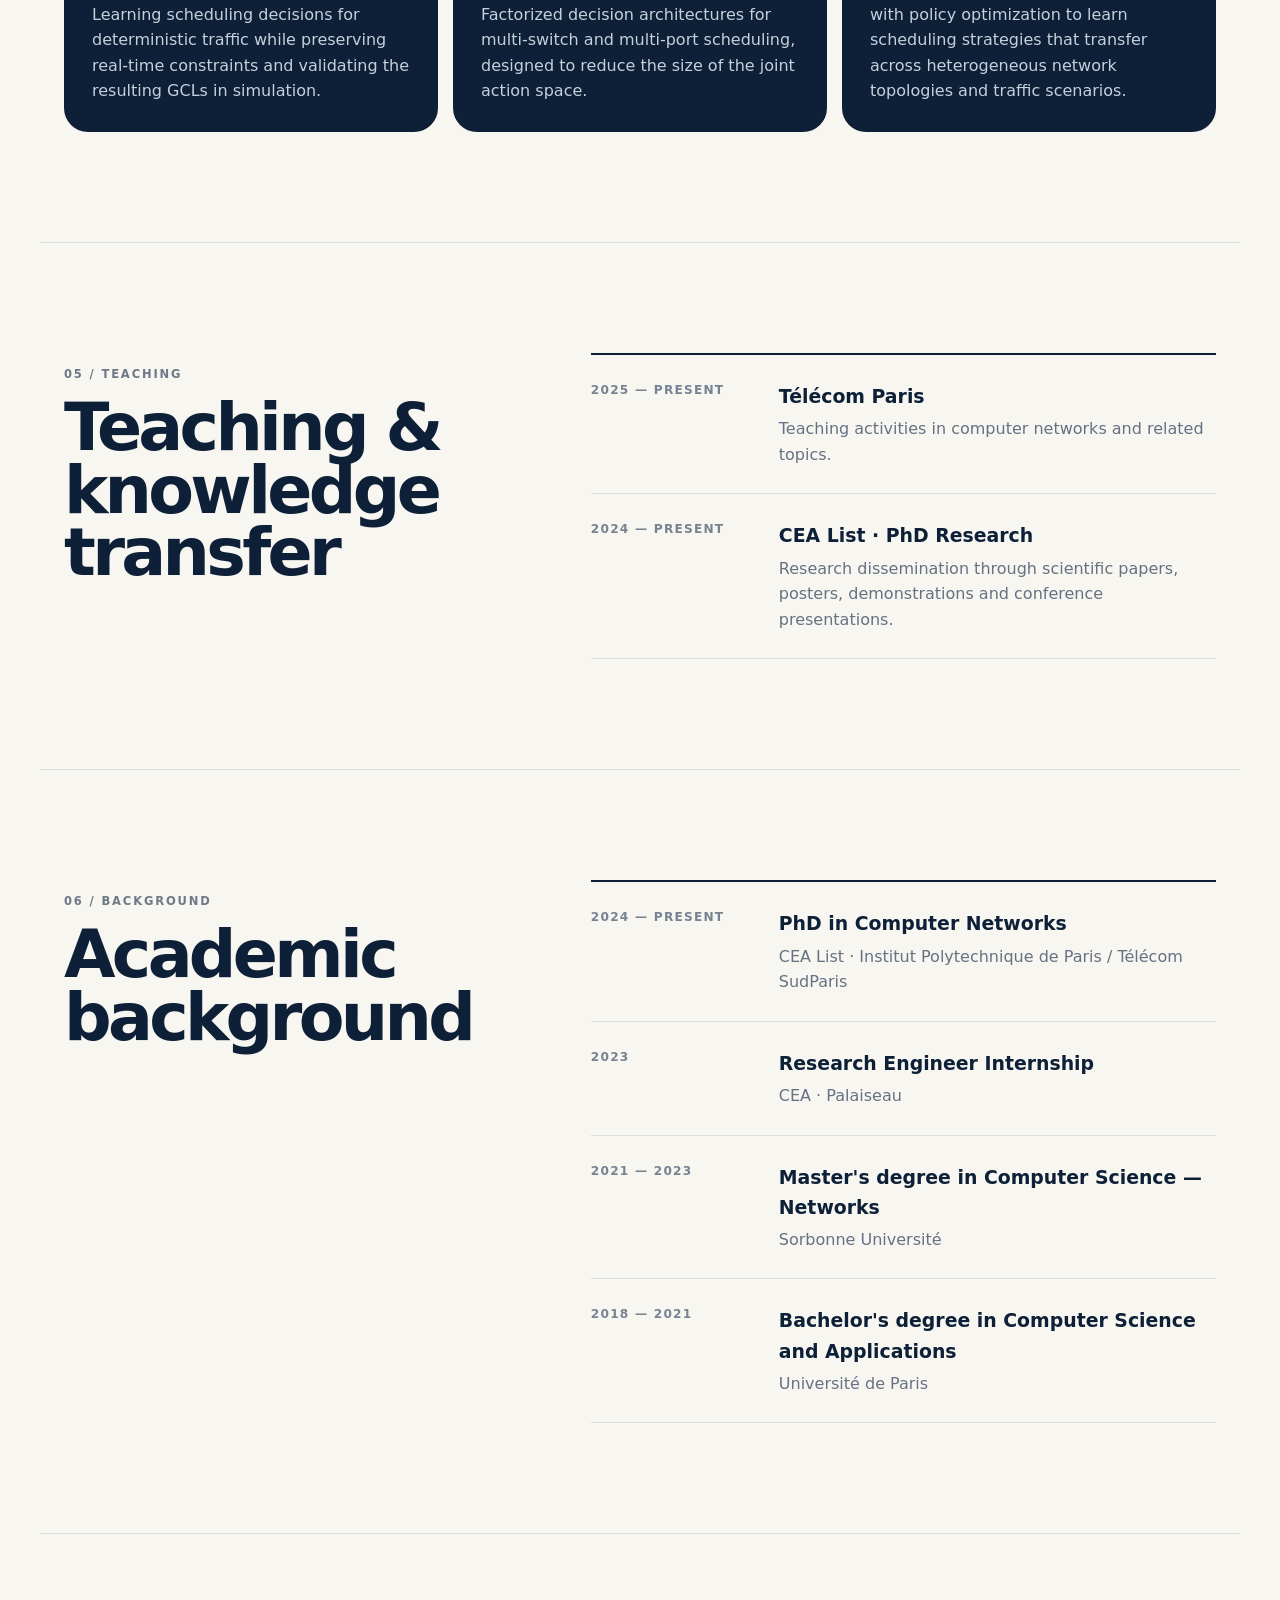
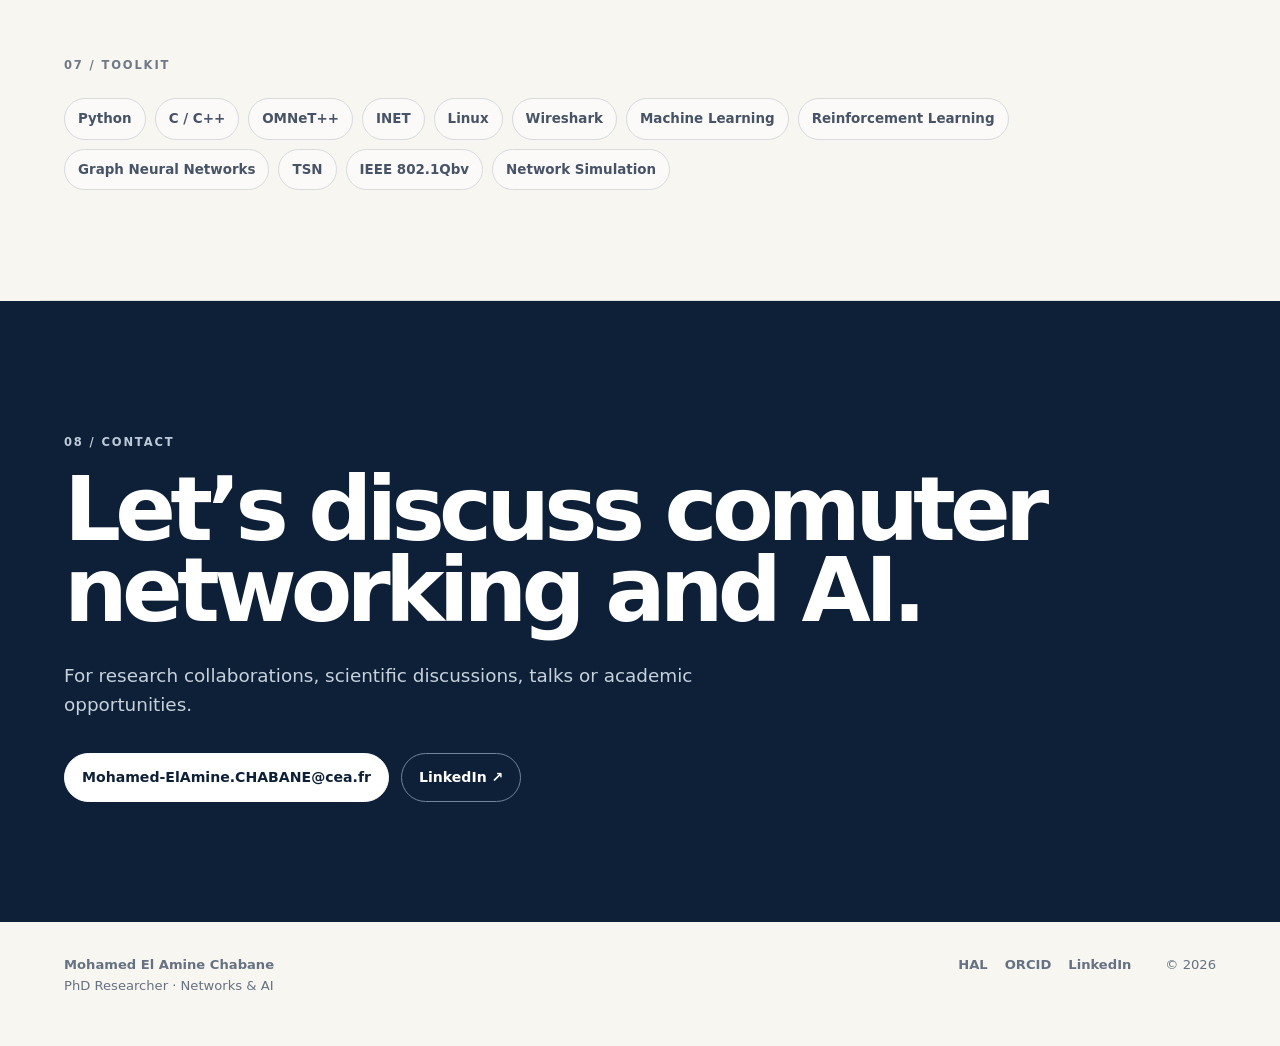
==== commit 19f34e23: "Update index.html" ====
--- a/index.html
+++ b/index.html
@@ -226,7 +226,7 @@
     <section class="contact-section" id="contact">
       <div class="contact-inner reveal">
         <p class="section-number">08 / Contact</p>
-        <h2 data-en="Let’s discuss deterministic networks." data-fr="Échangeons autour des réseaux informatique et de l'IA.">Let’s discuss comuter networking and AI.</h2>
+        <h2 data-en="Let’s discuss comuter networking and AI." data-fr="Échangeons autour des réseaux informatique et de l'IA.">Let’s discuss comuter networking and AI.</h2>
         <p data-en="For research collaborations, scientific discussions, talks or academic opportunities." data-fr="Pour les collaborations de recherche, échanges scientifiques, présentations ou opportunités académiques.">For research collaborations, scientific discussions, talks or academic opportunities.</p>
         <div class="contact-actions">
           <a class="btn primary light" href="mailto:Mohamed-ElAmine.CHABANE@cea.fr">Mohamed-ElAmine.CHABANE@cea.fr</a>
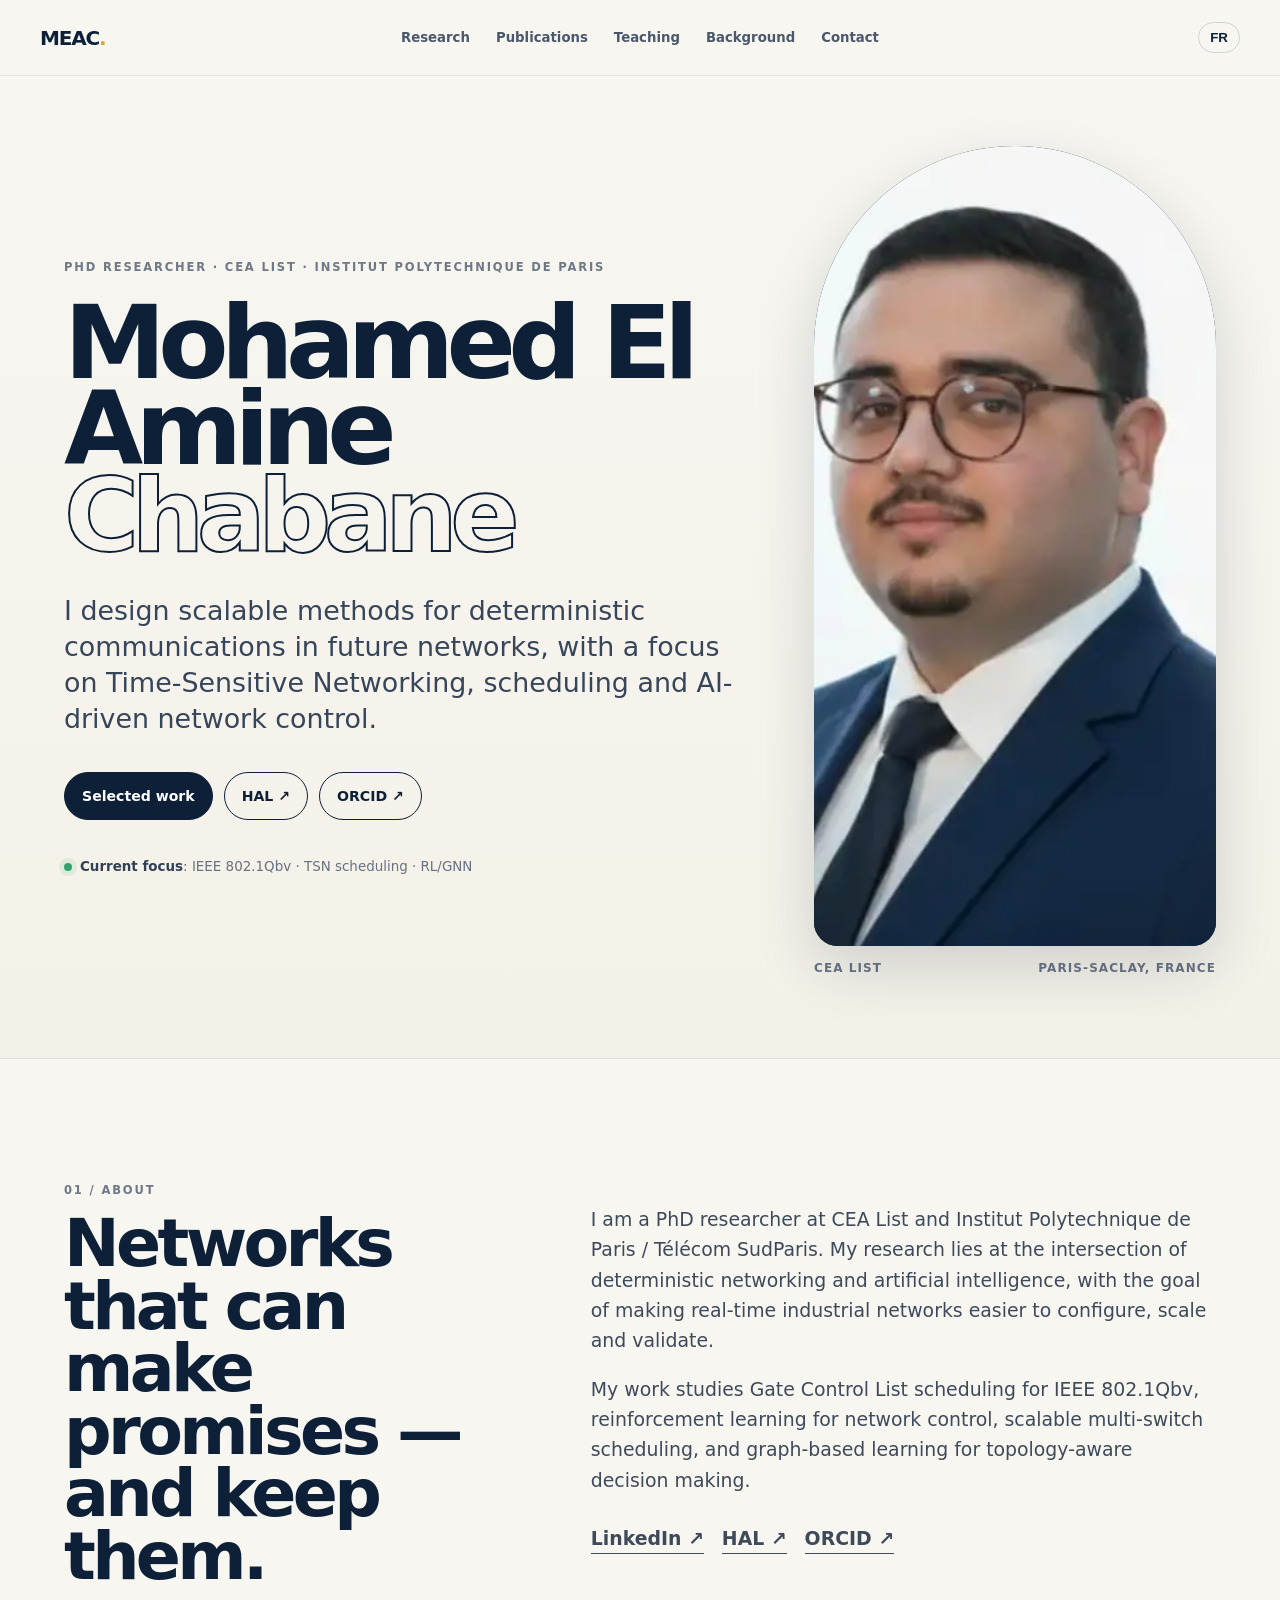
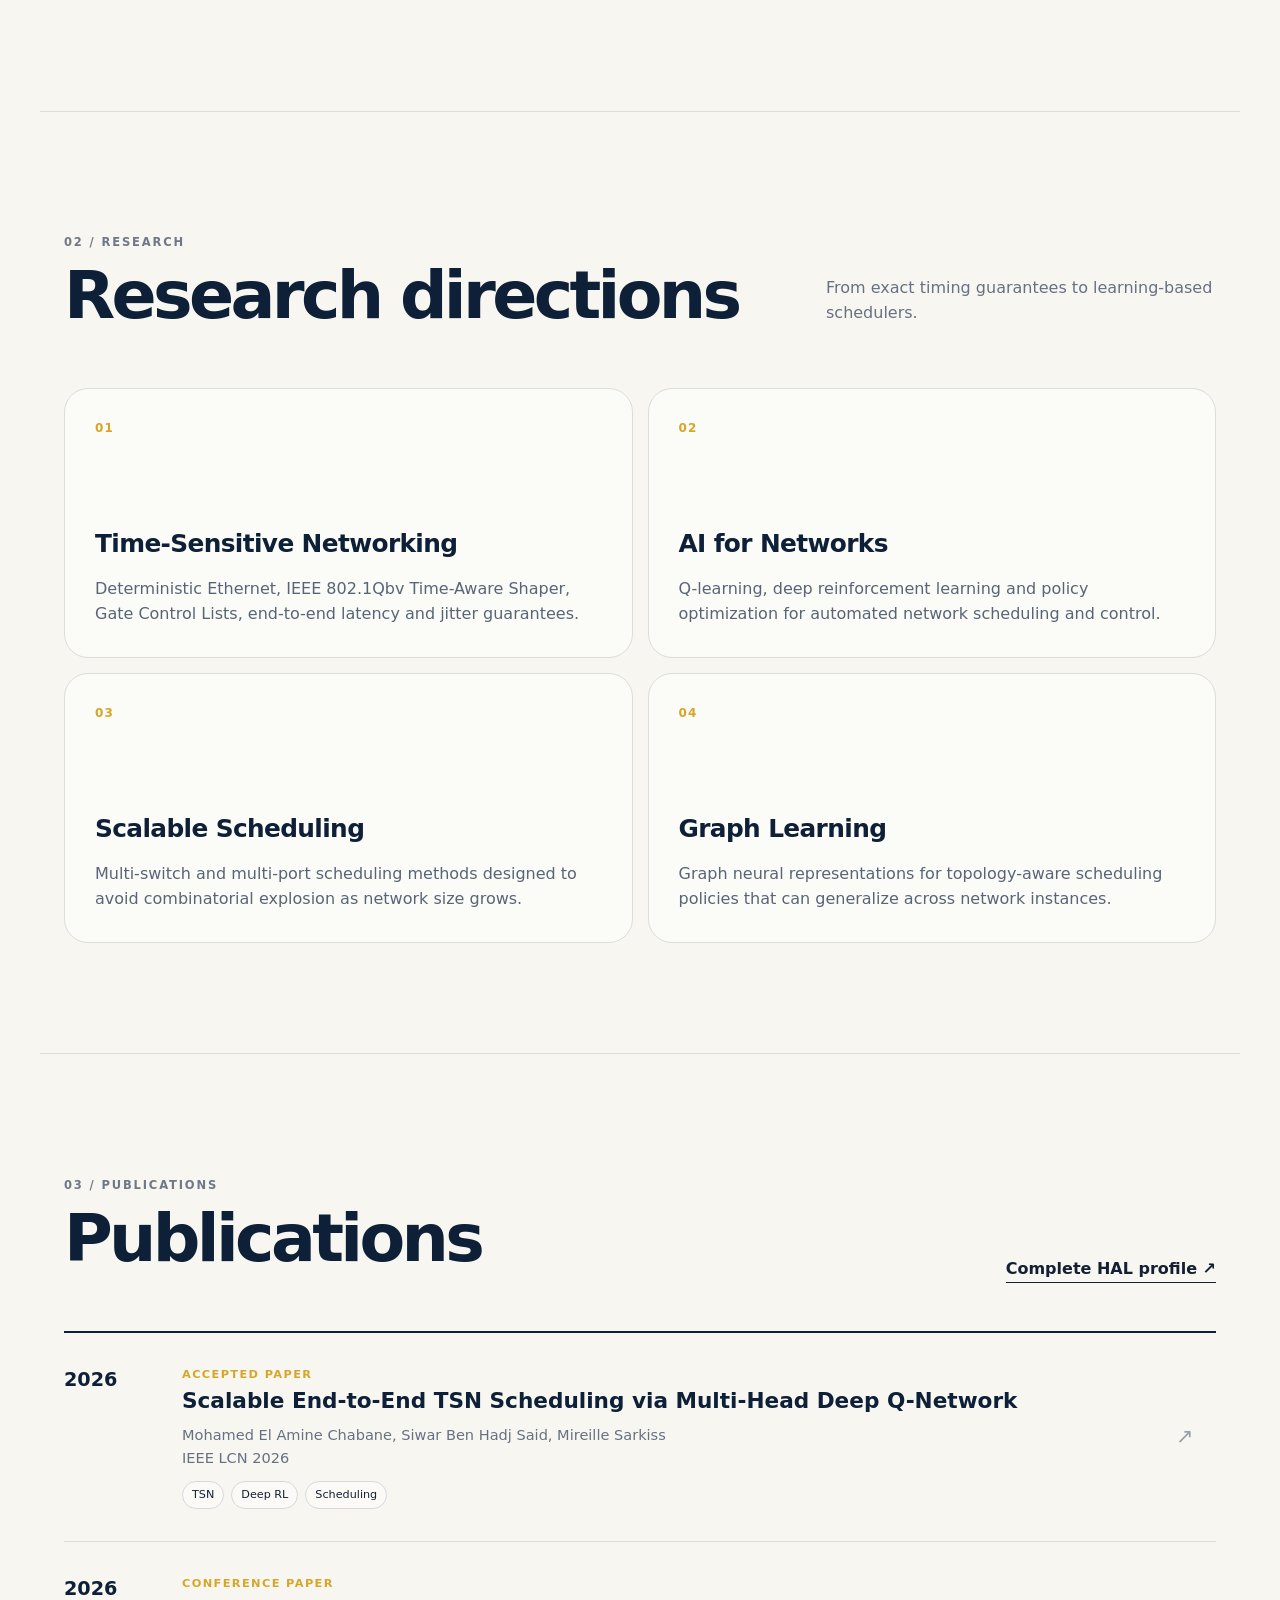
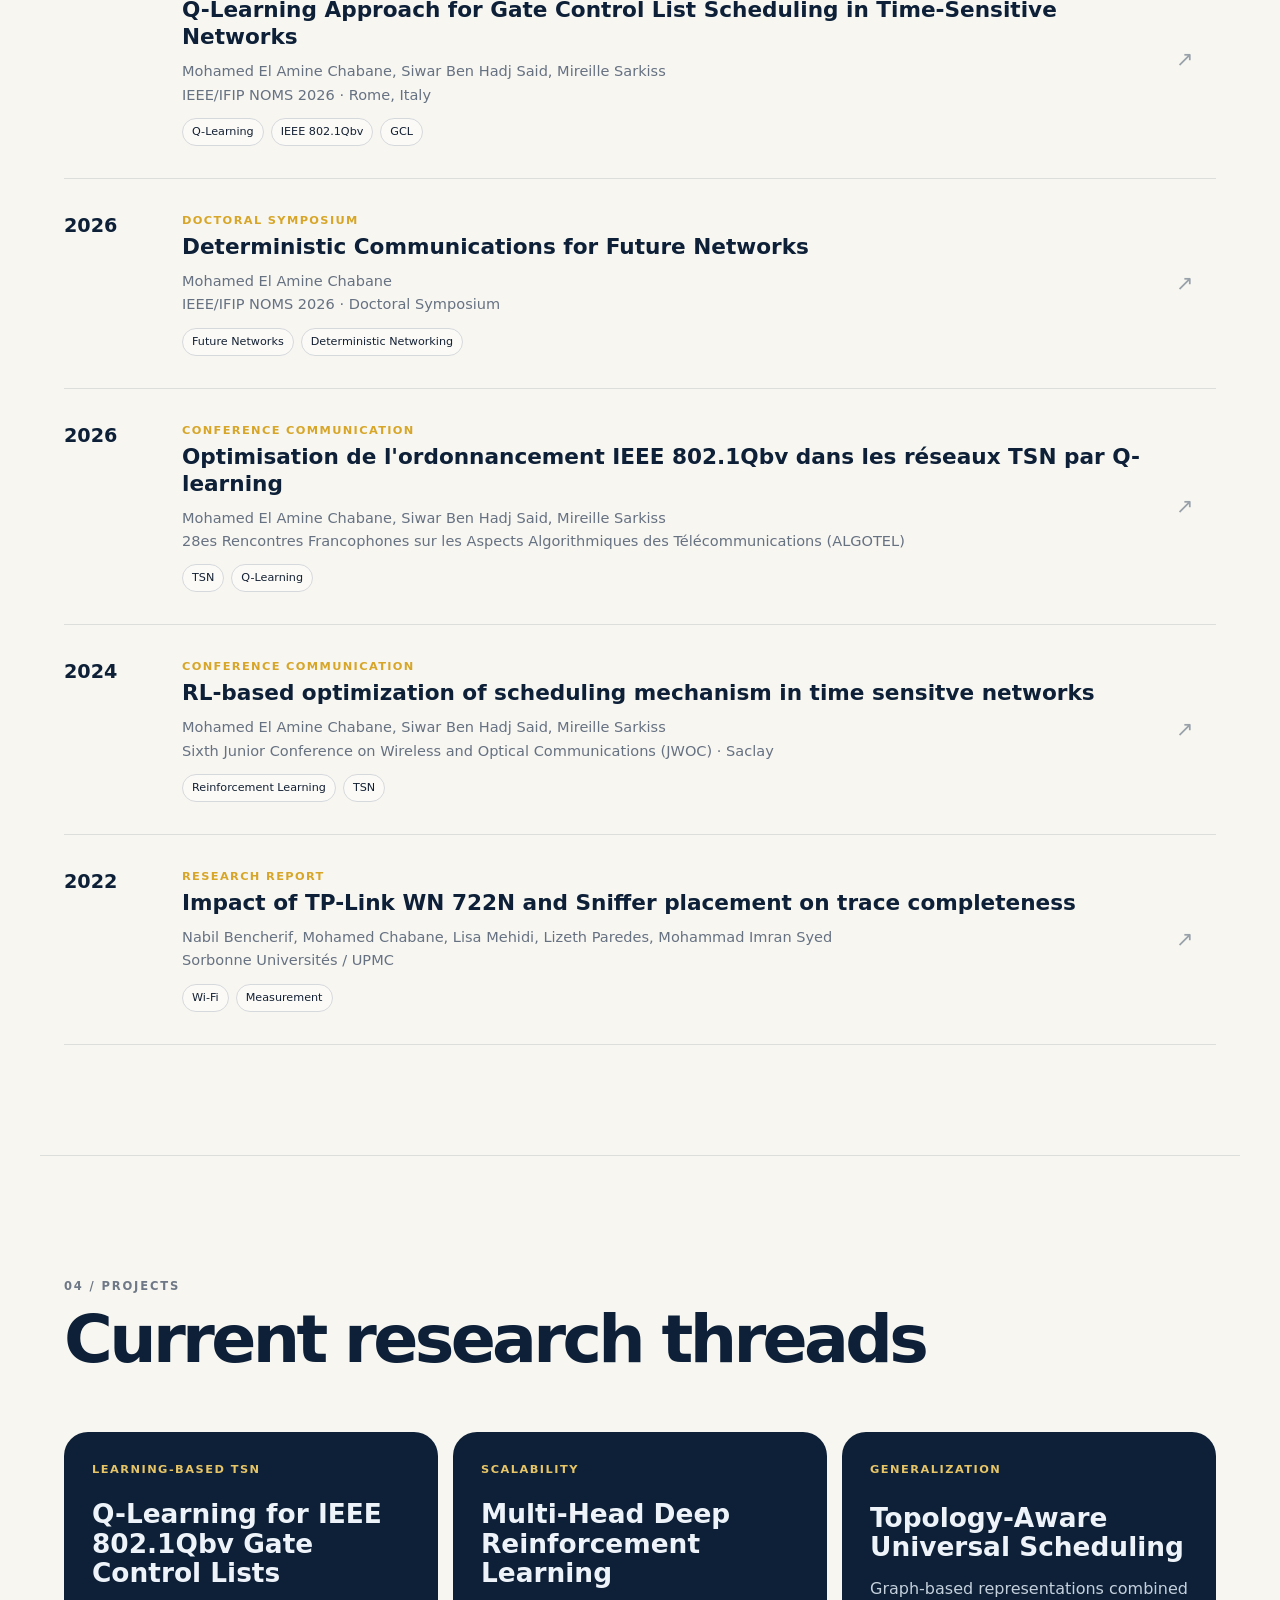
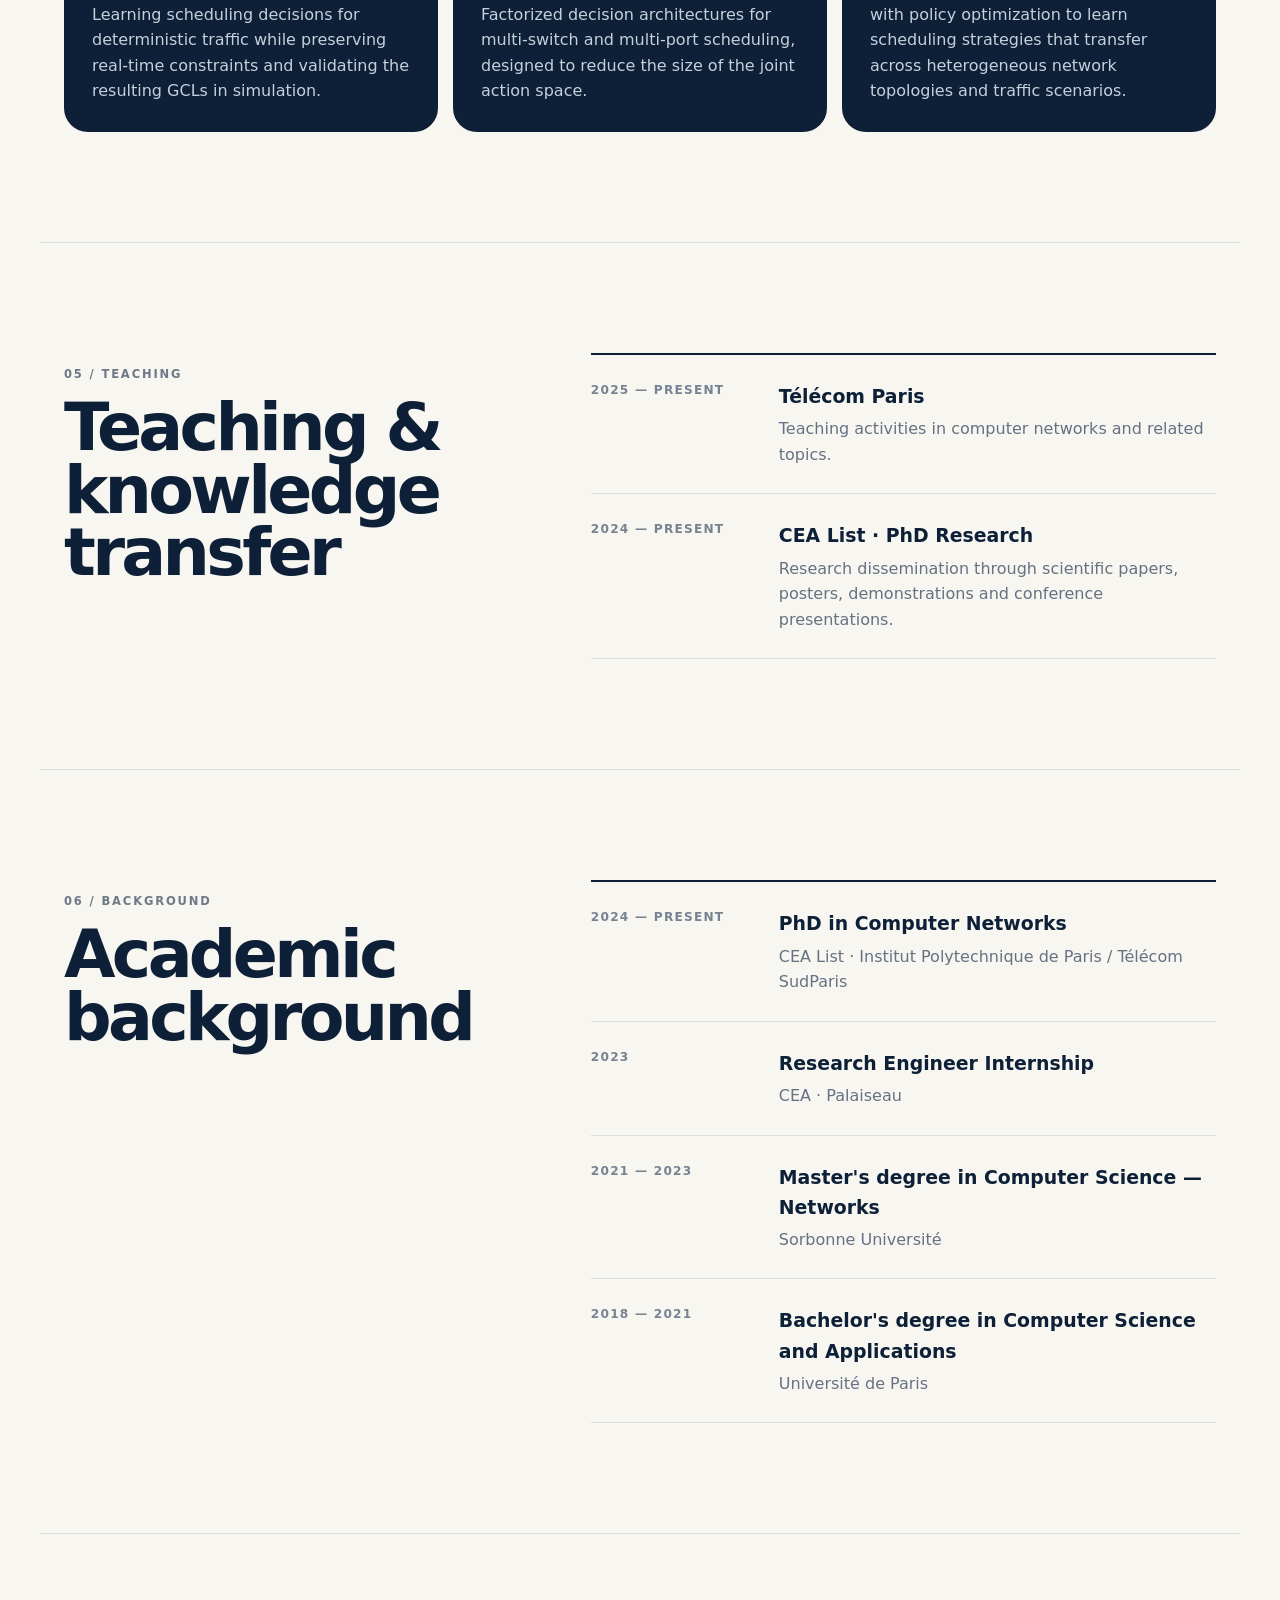
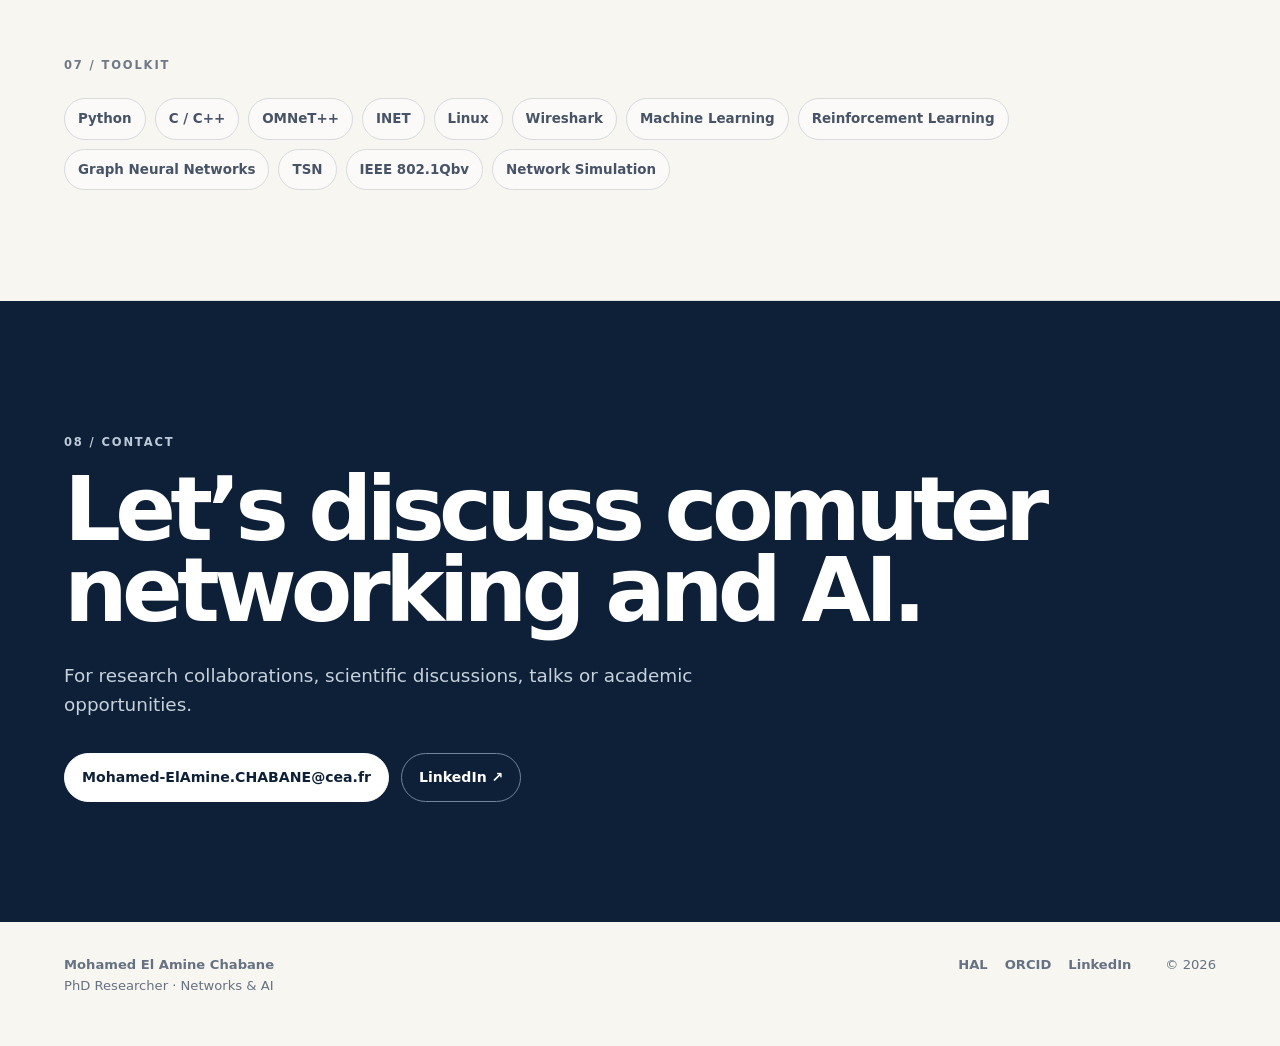
==== commit 9bfcd532: "Update index.html" ====
--- a/index.html
+++ b/index.html
@@ -148,7 +148,7 @@
       <div class="section-head reveal">
         <div>
           <p class="section-number">03 / Publications</p>
-          <h2 data-en="Selected publications" data-fr="Publications sélectionnées">Selected publications</h2>
+          <h2 data-en="Publications" data-fr="Publications">Publications</h2>
         </div>
         <a class="text-link" href="https://cv.hal.science/mohamed-el-amine-chabane" target="_blank" rel="noopener" data-en="Complete HAL profile ↗" data-fr="Profil HAL complet ↗">Complete HAL profile ↗</a>
       </div>
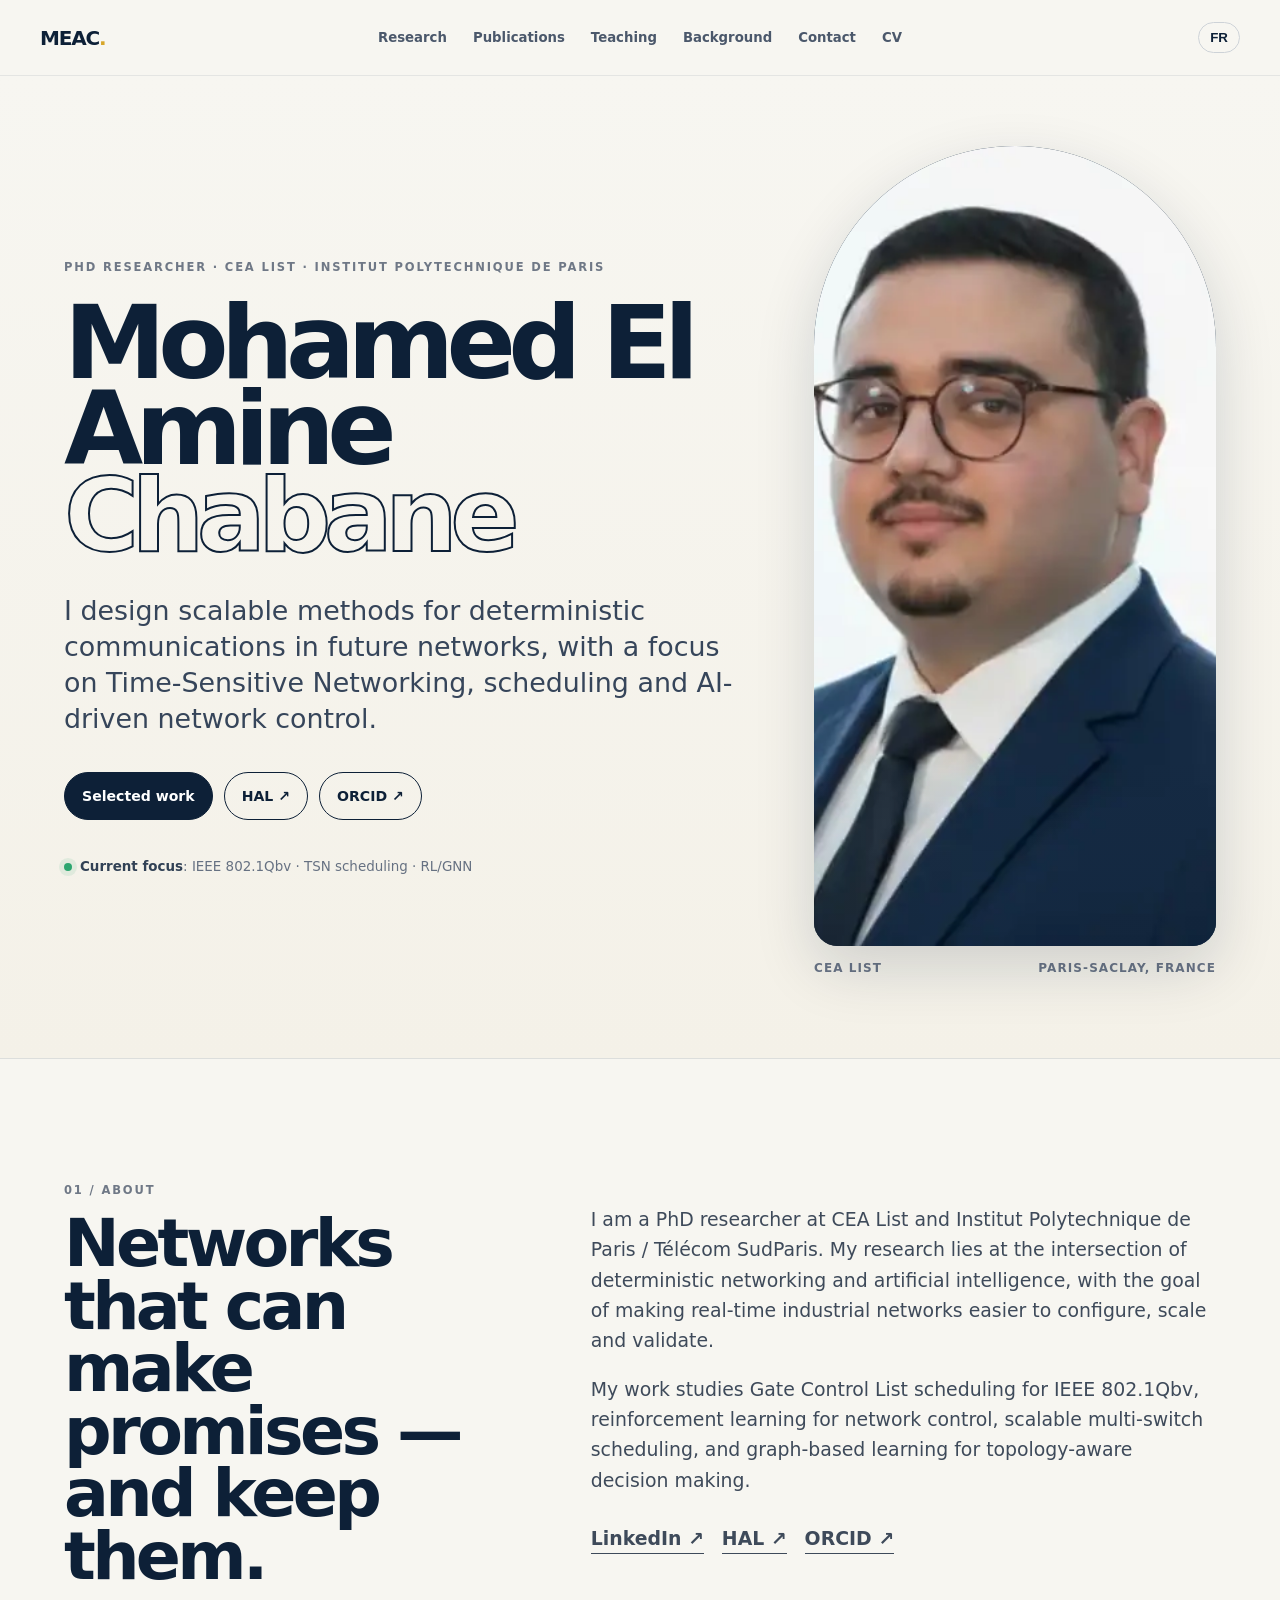
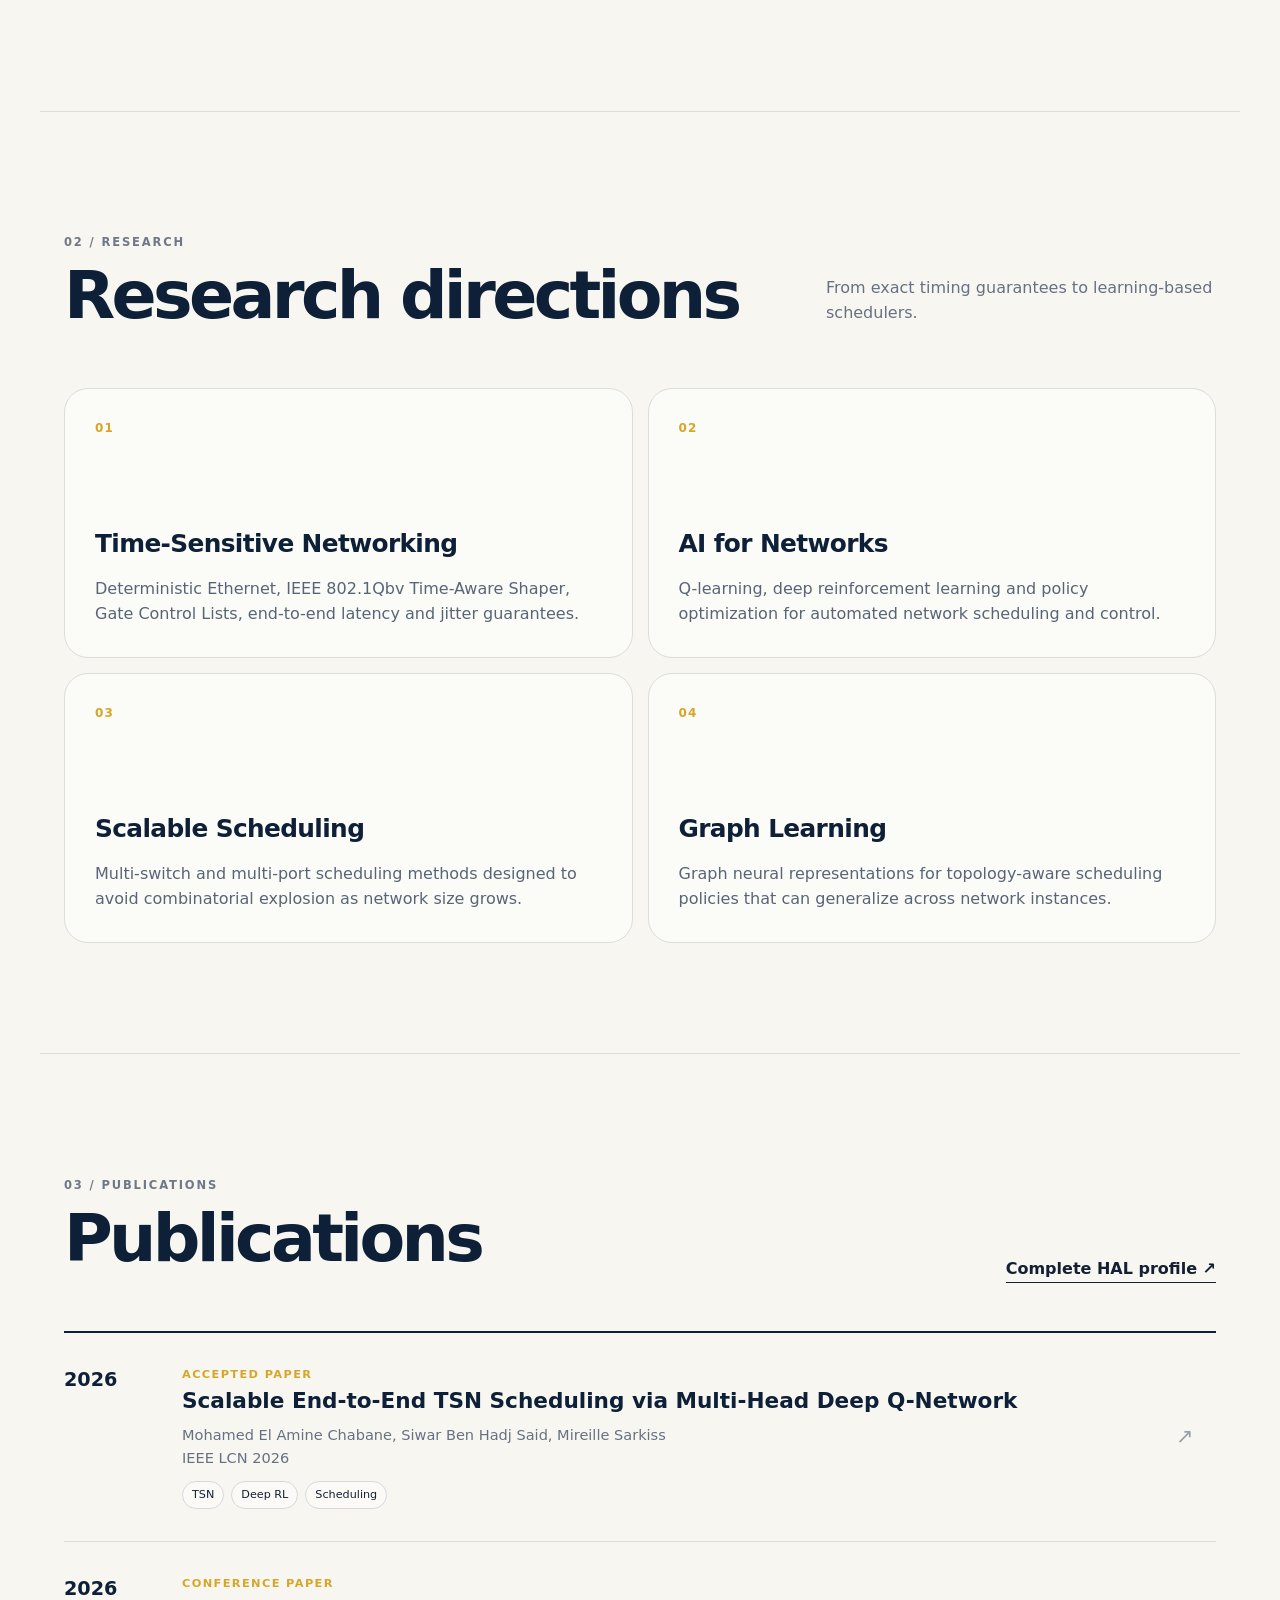
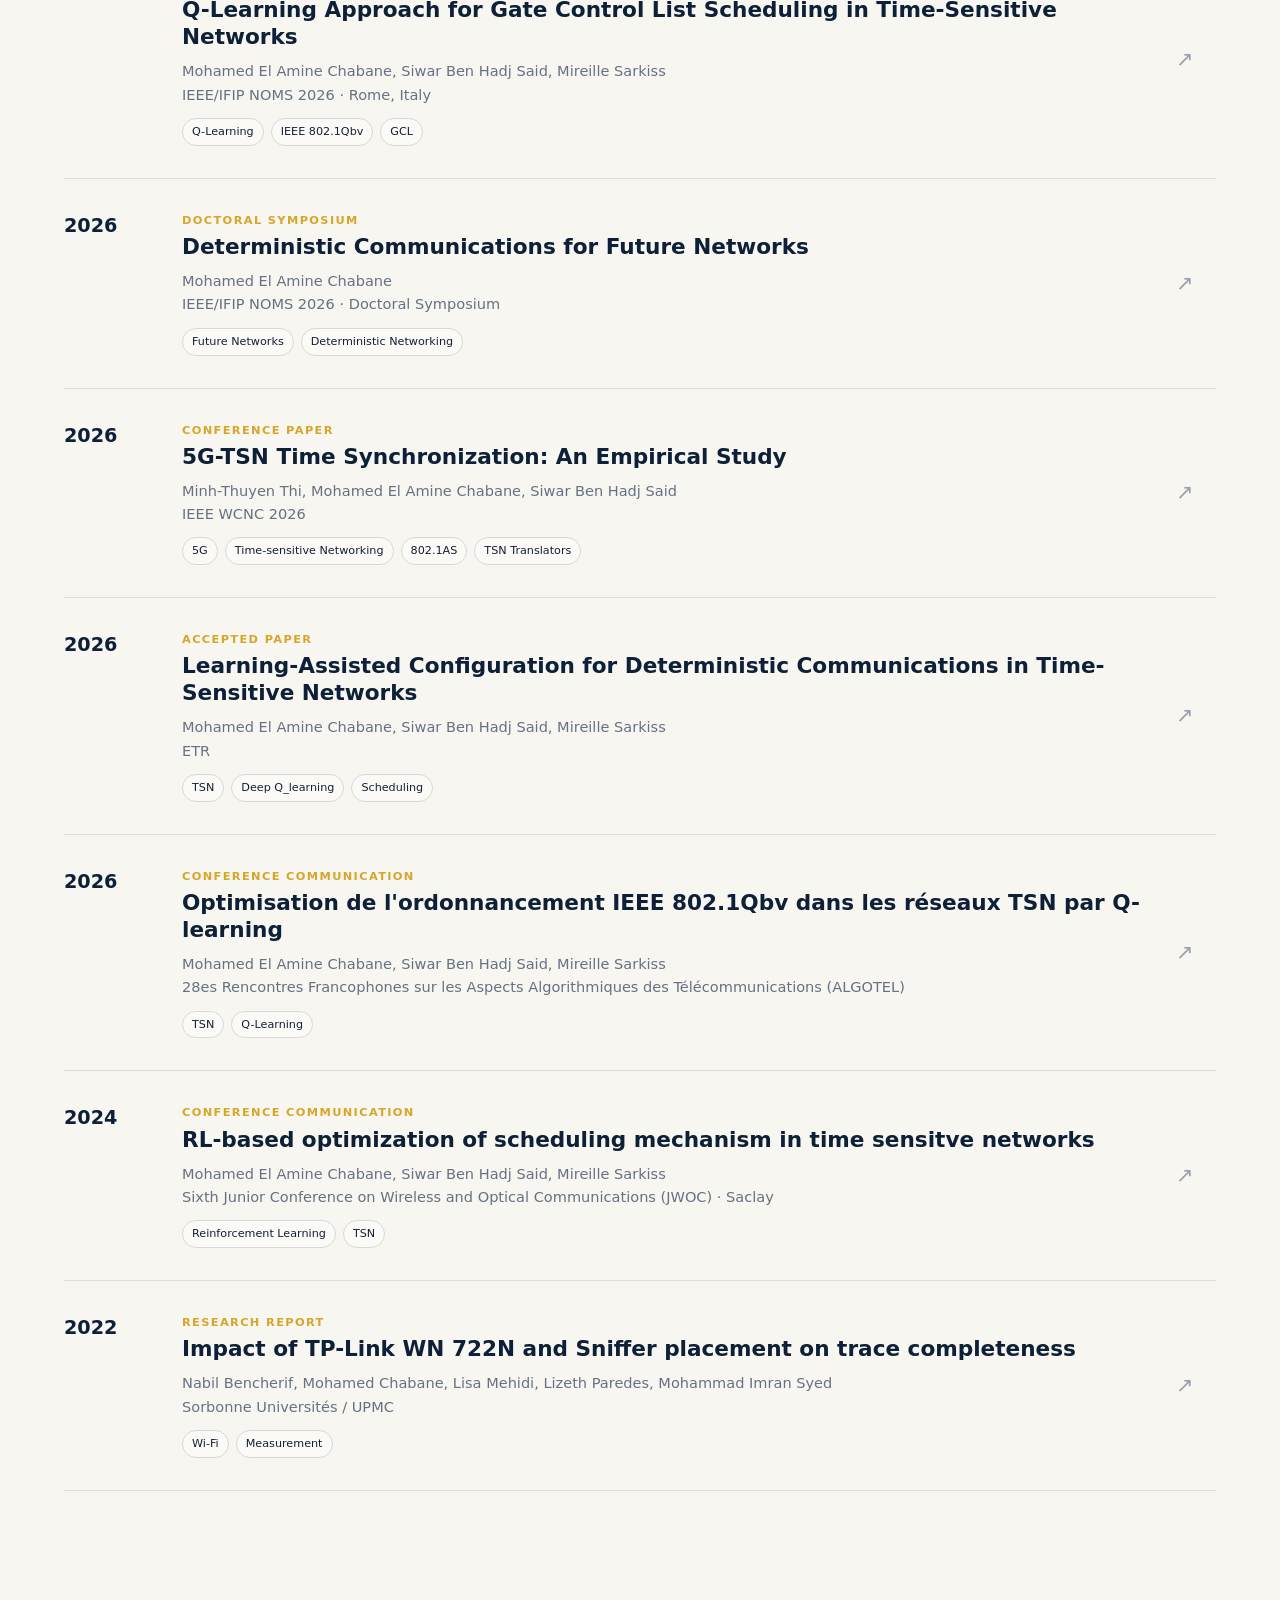
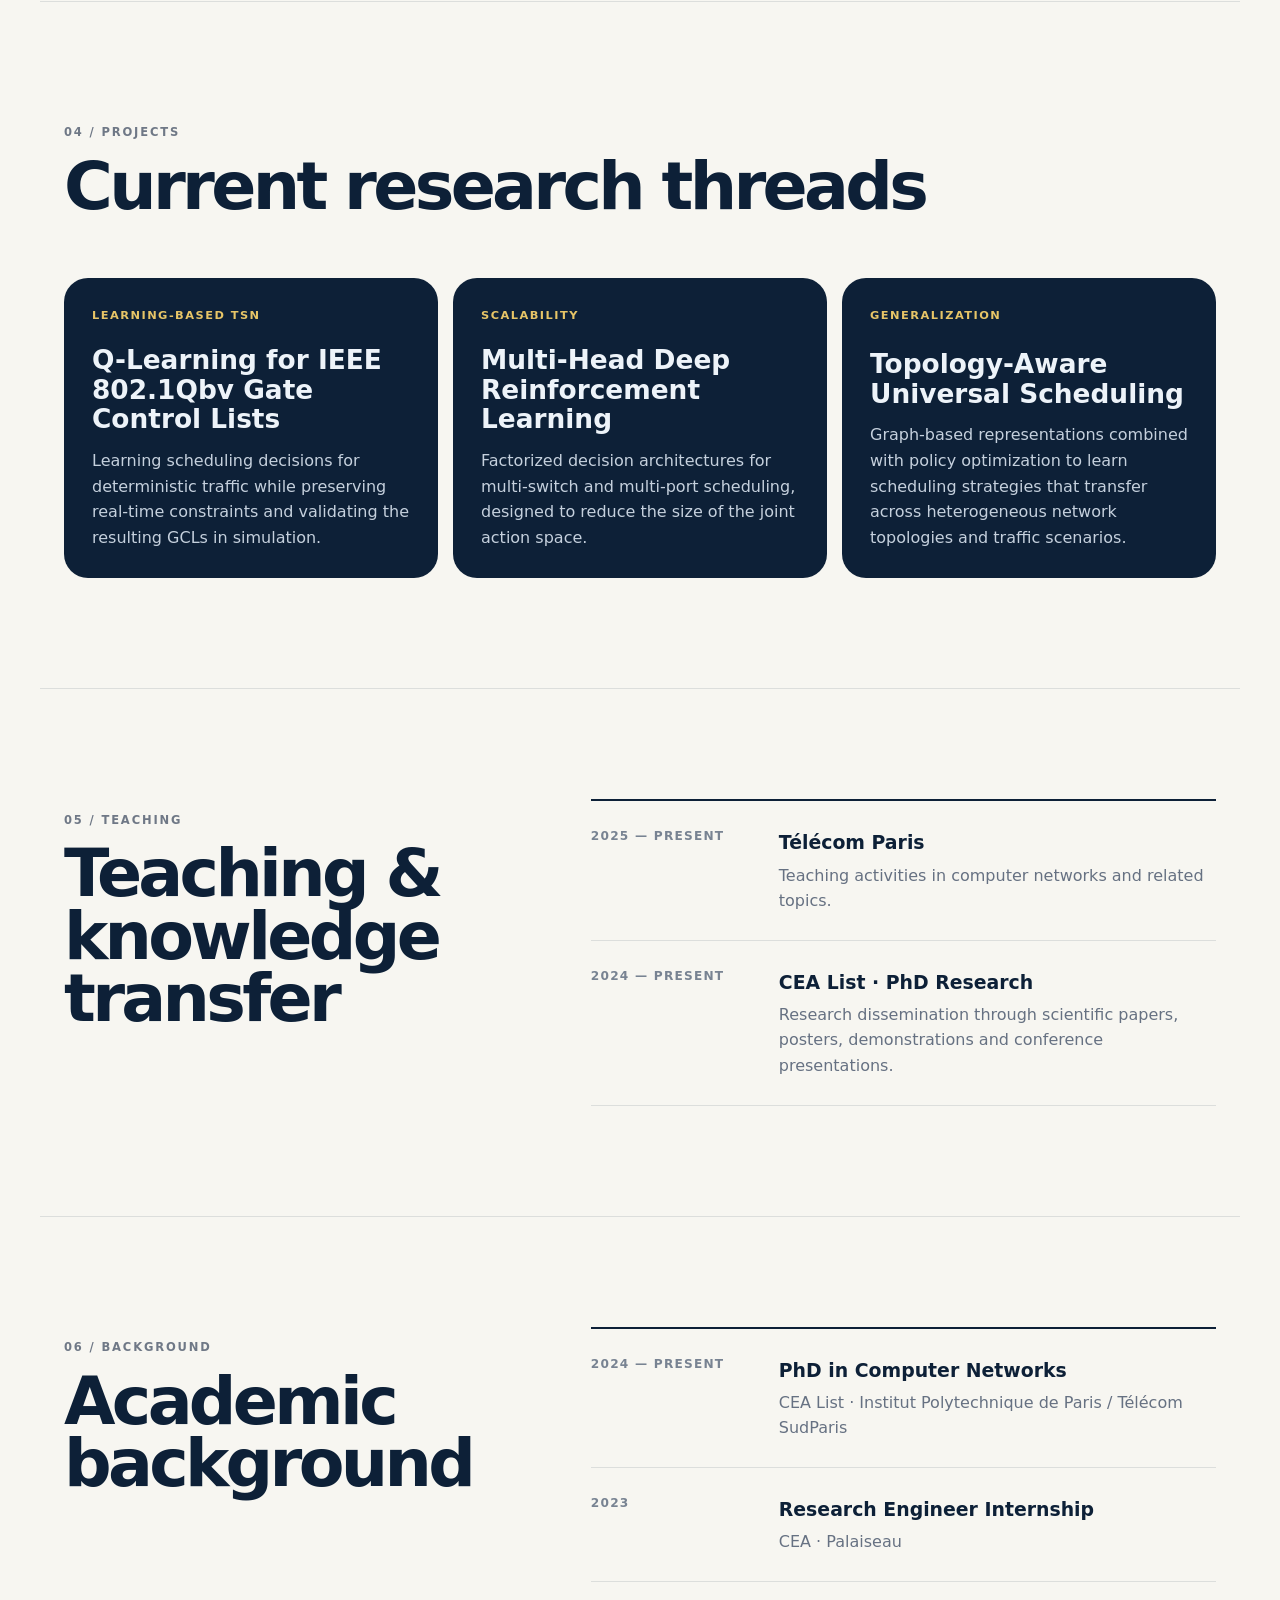
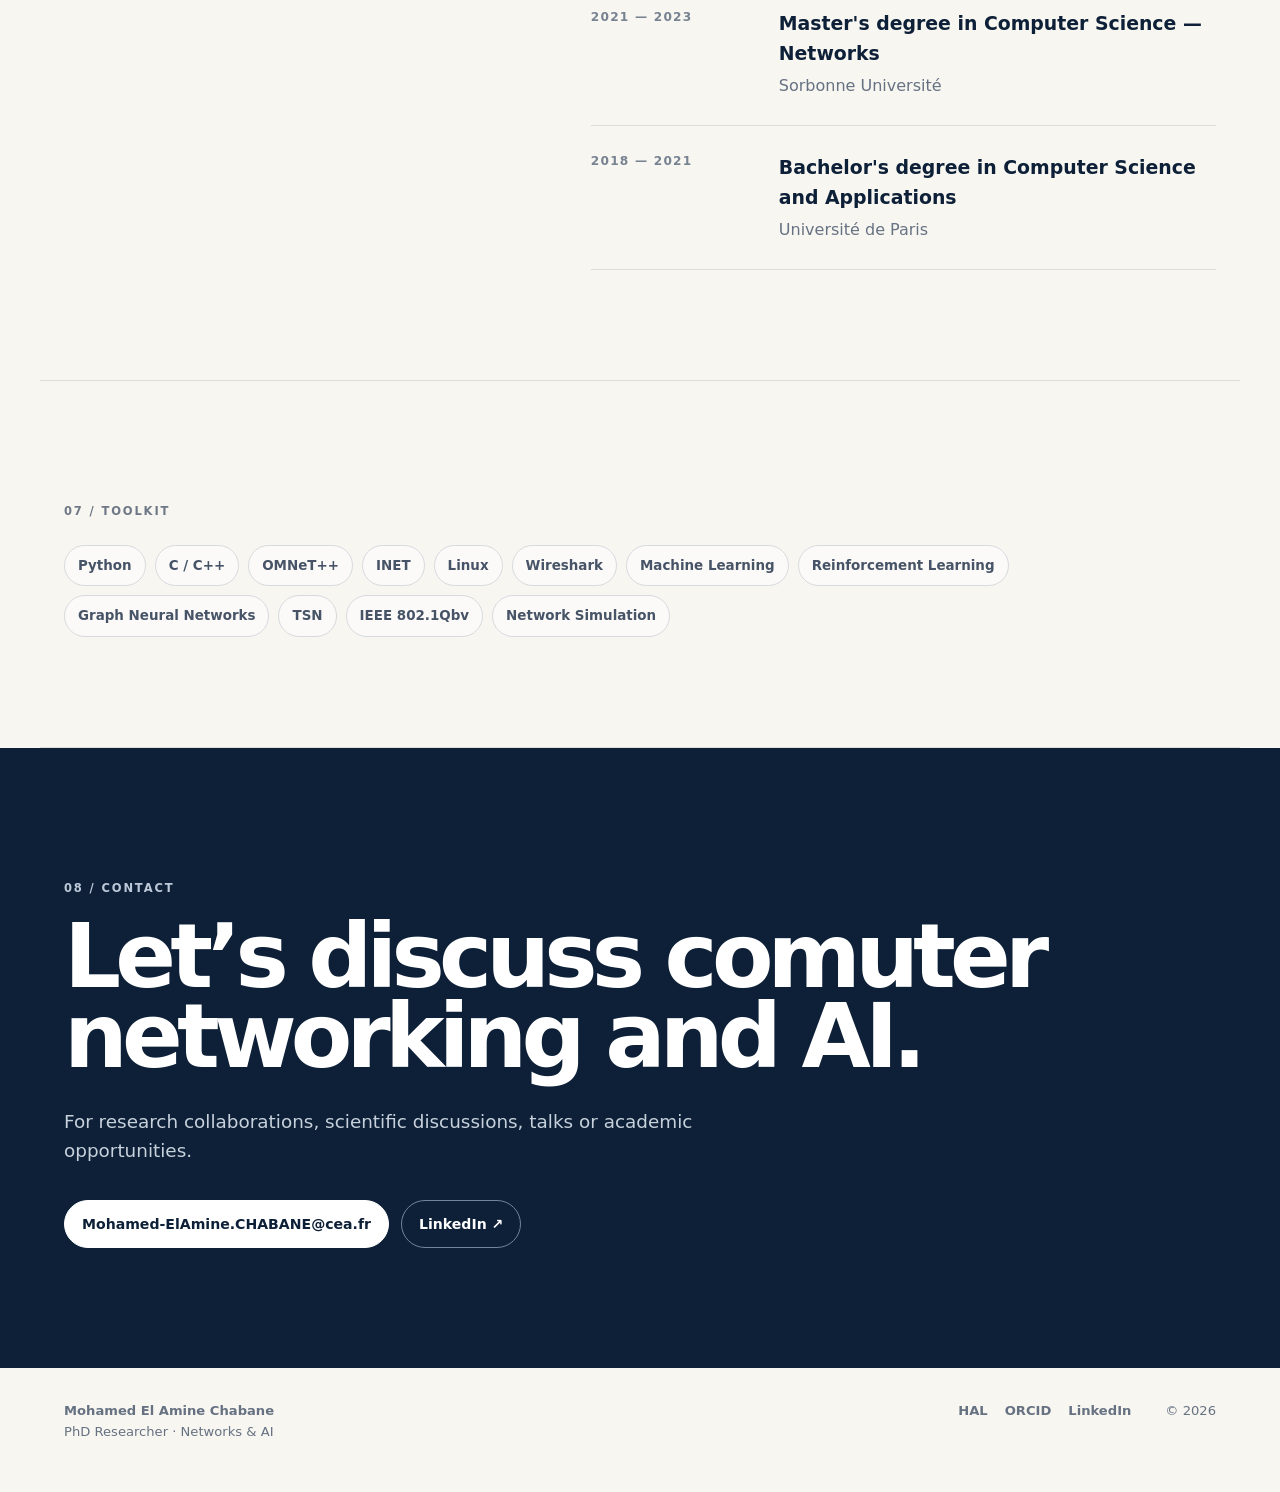
==== commit 7a0890c0: "Update index.html" ====
--- a/index.html
+++ b/index.html
@@ -64,6 +64,7 @@
       <a href="#teaching" data-en="Teaching" data-fr="Enseignement">Teaching</a>
       <a href="#background" data-en="Background" data-fr="Parcours">Background</a>
       <a href="#contact" data-en="Contact" data-fr="Contact">Contact</a>
+      <a href="/assets/CV_Mohamed_El_Amine_CHABANE.pdf target="_blank">CV</a>
     </nav>
     <button id="langToggle" class="lang-toggle" type="button" aria-label="Switch language">FR</button>
   </header>
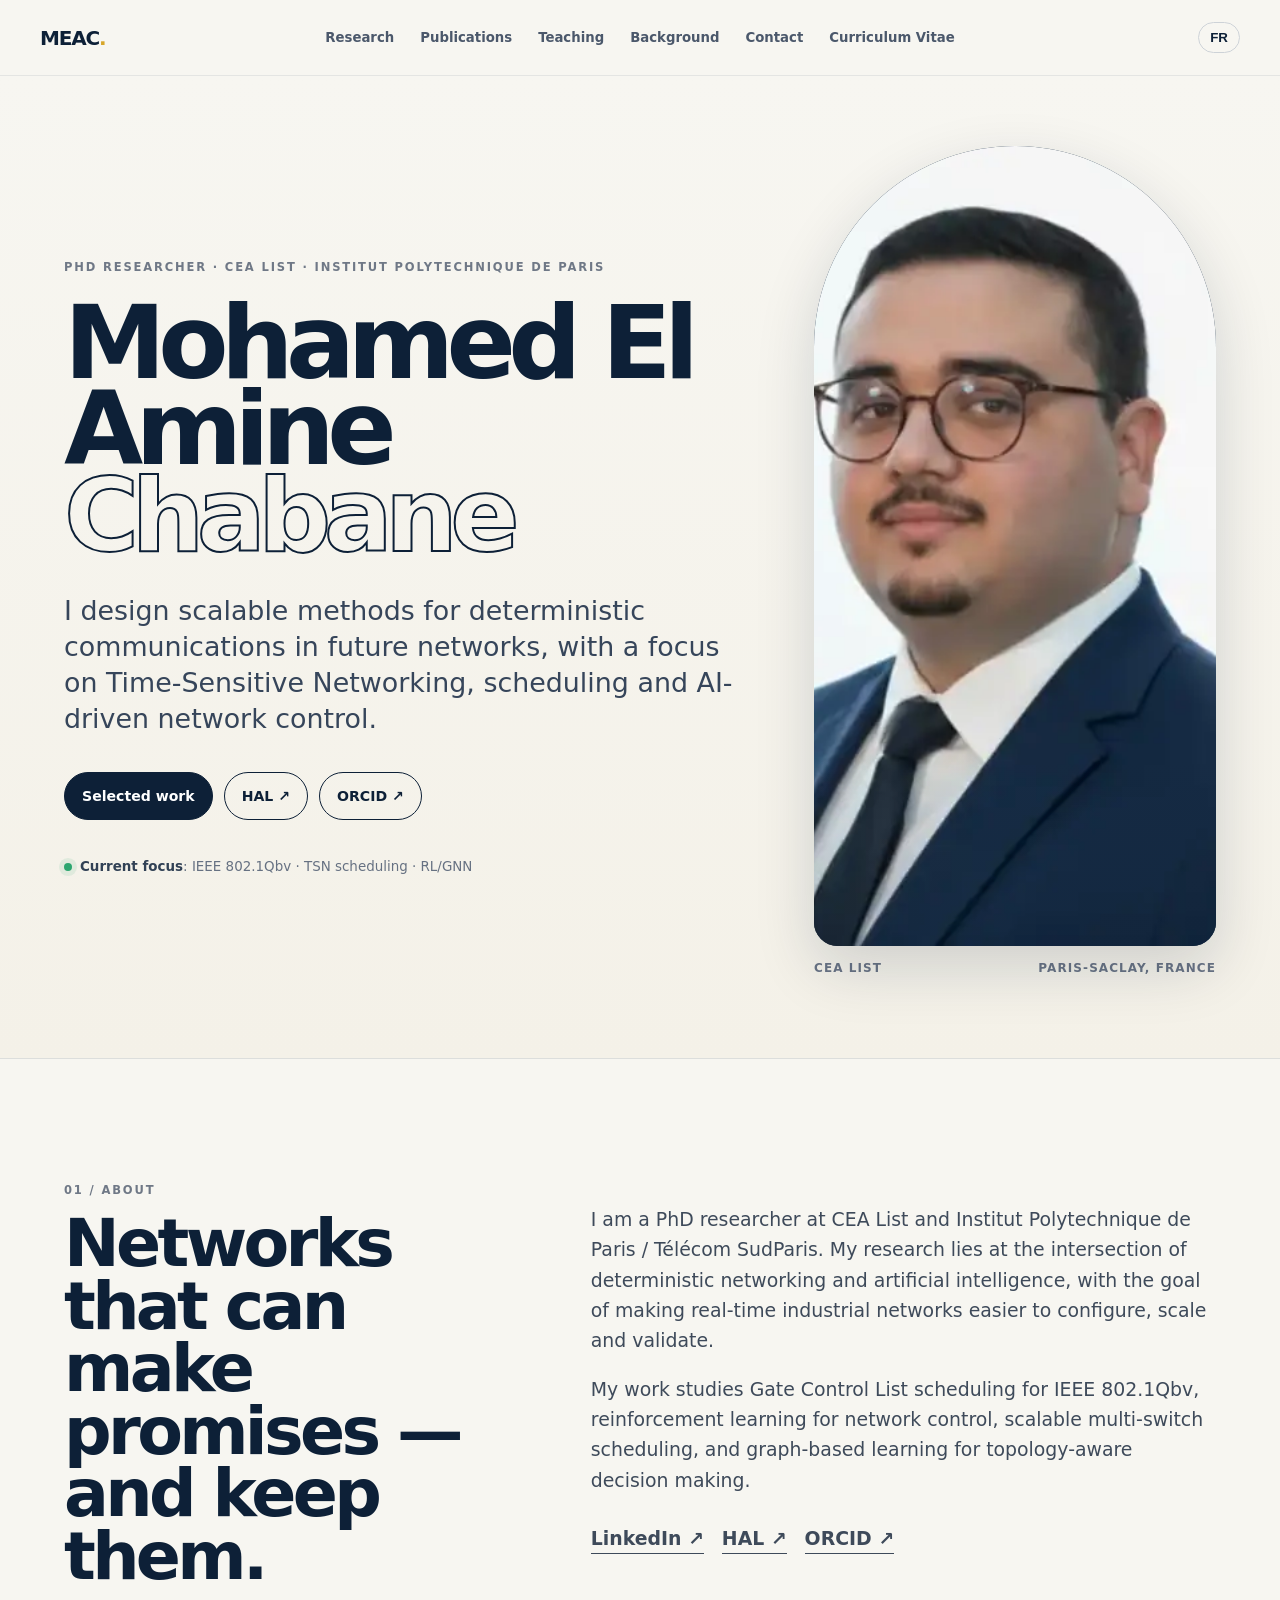
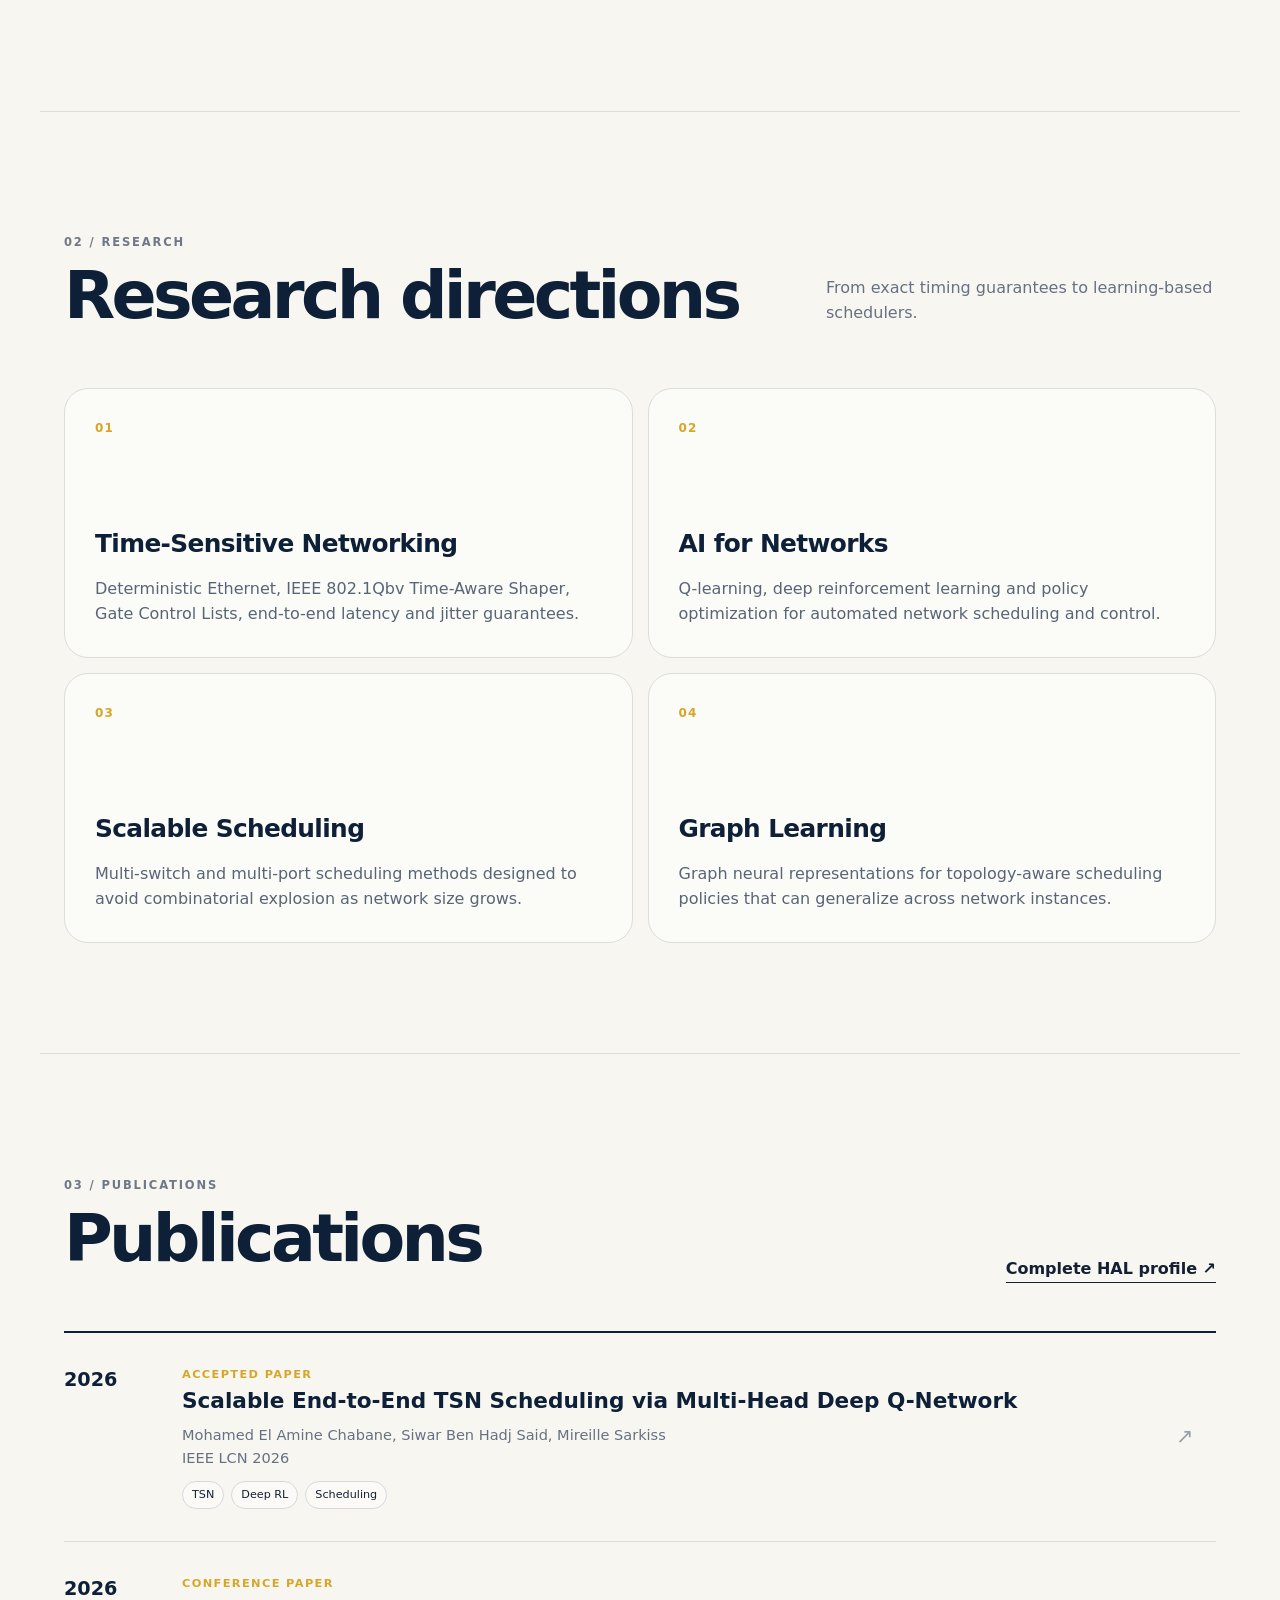
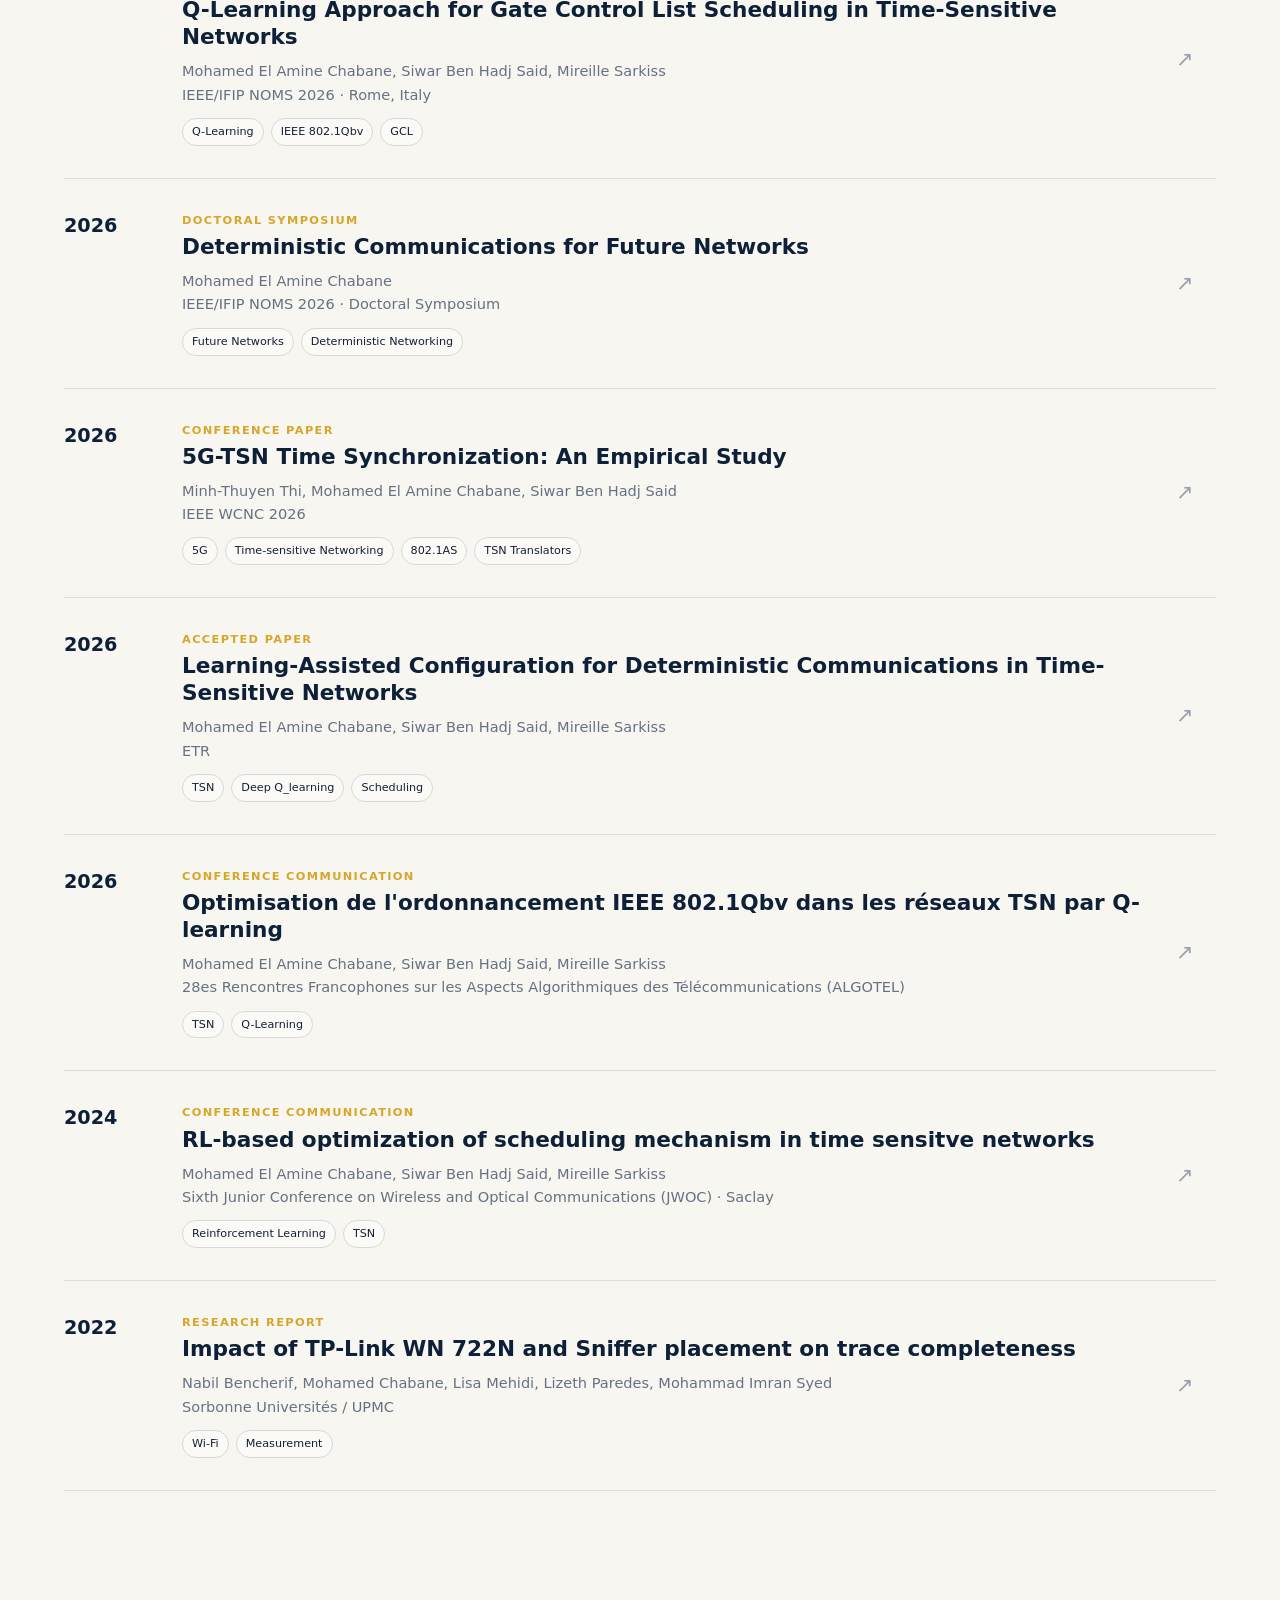
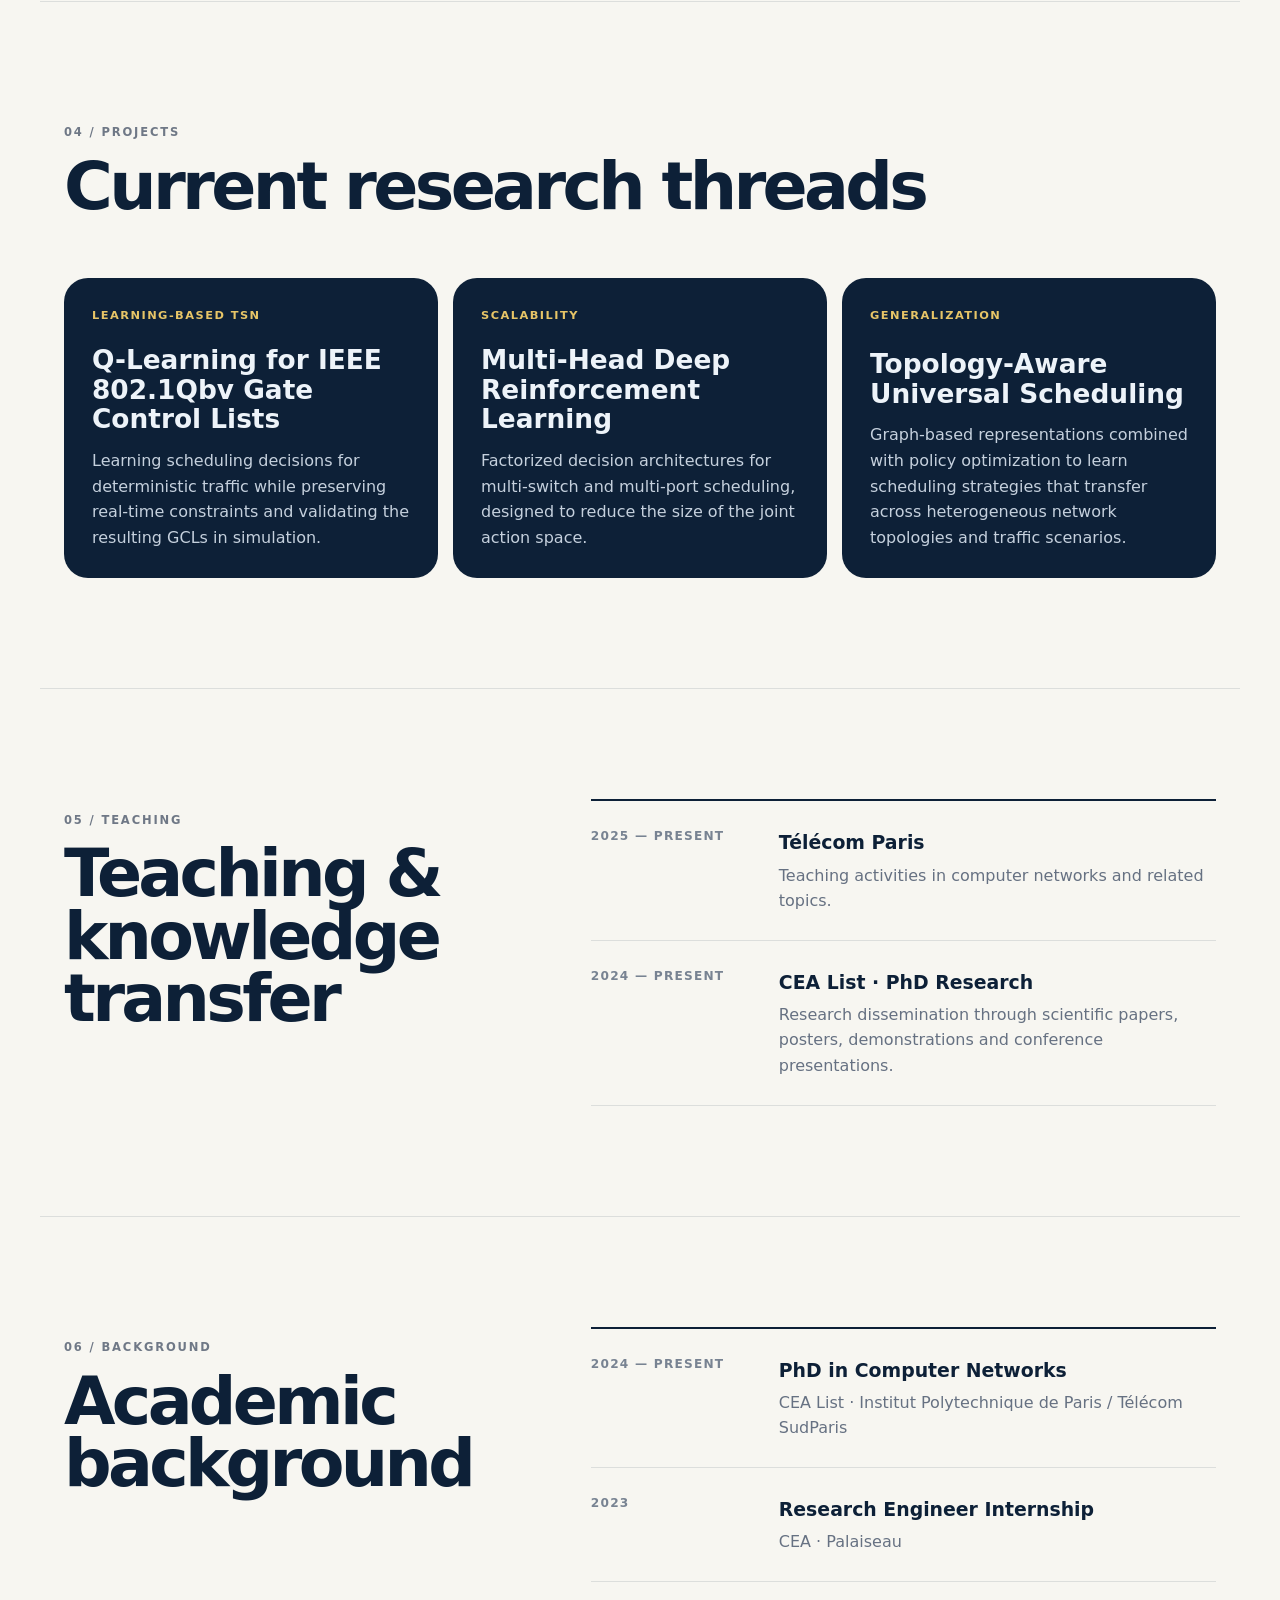
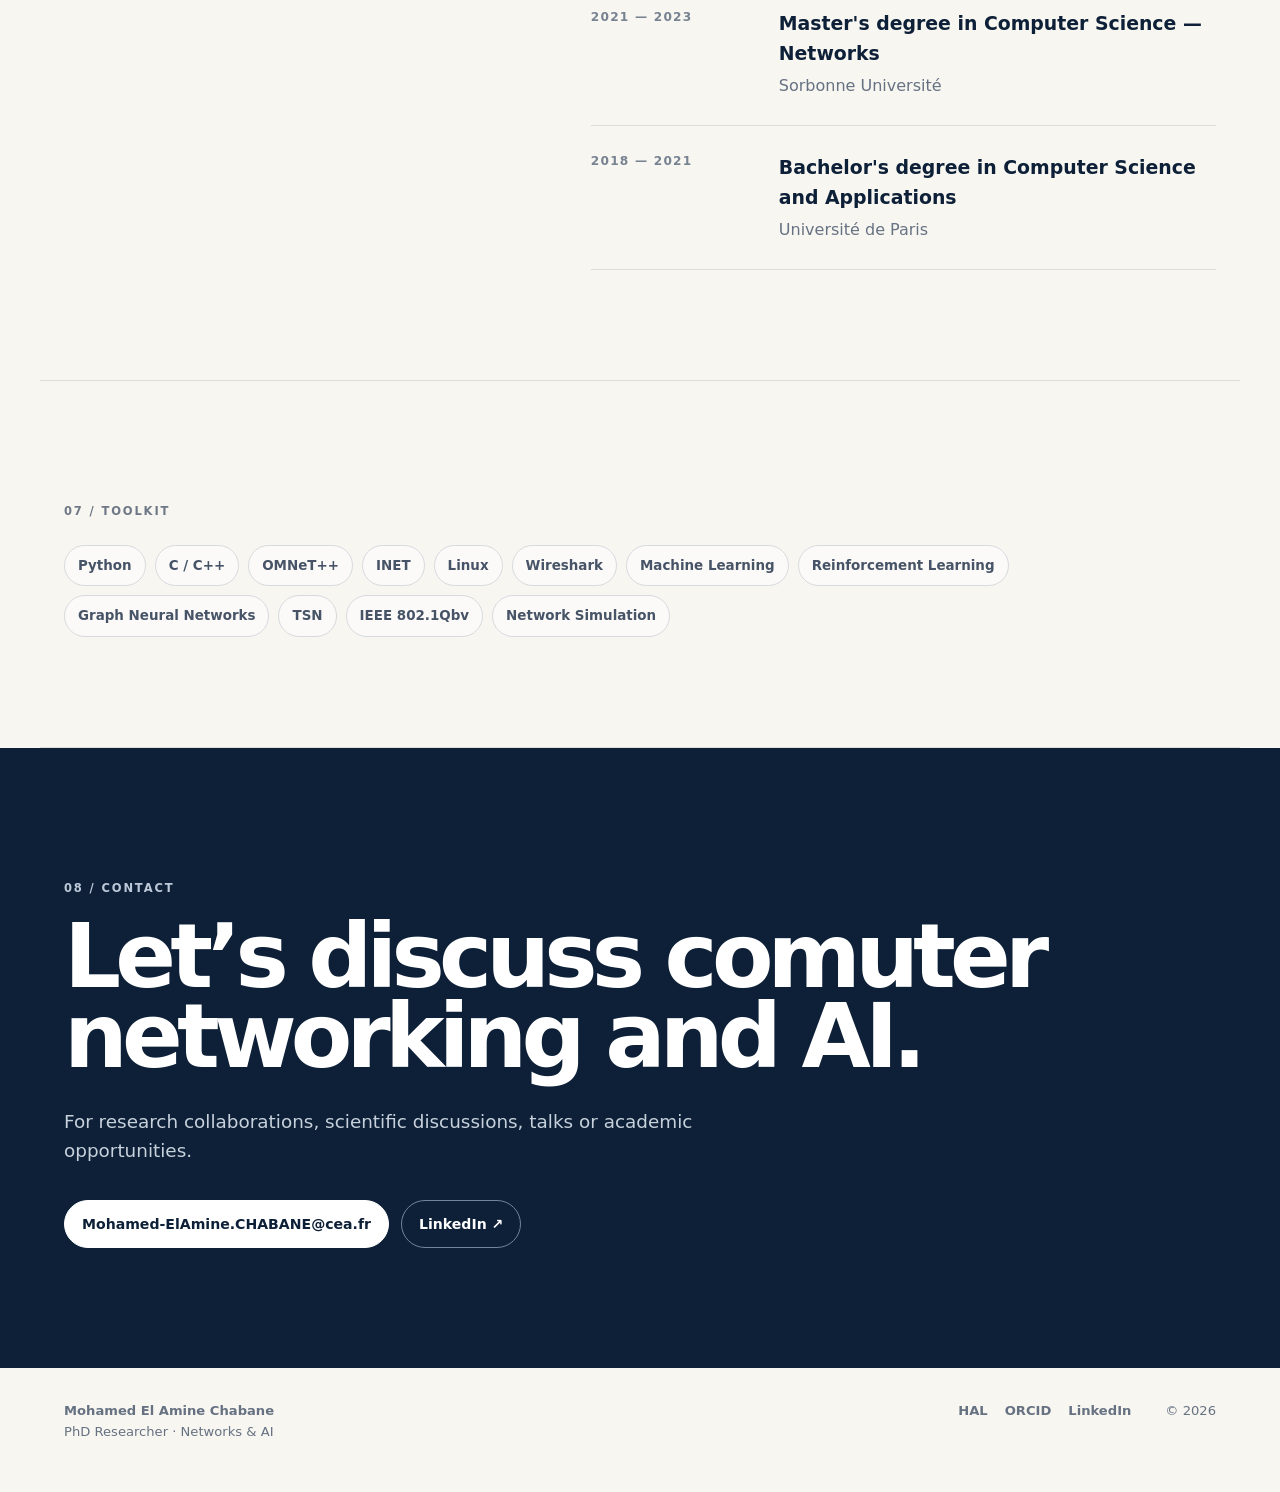
==== commit 73f3d22c: "Update index.html" ====
--- a/index.html
+++ b/index.html
@@ -64,7 +64,7 @@
       <a href="#teaching" data-en="Teaching" data-fr="Enseignement">Teaching</a>
       <a href="#background" data-en="Background" data-fr="Parcours">Background</a>
       <a href="#contact" data-en="Contact" data-fr="Contact">Contact</a>
-      <a href="/assets/CV_Mohamed_El_Amine_CHABANE.pdf target="_blank">CV</a>
+      <a href="/assets/CV_CHABANE_MEA.pdf" target="_blank" rel="noopener">Curriculum Vitae</a>
     </nav>
     <button id="langToggle" class="lang-toggle" type="button" aria-label="Switch language">FR</button>
   </header>
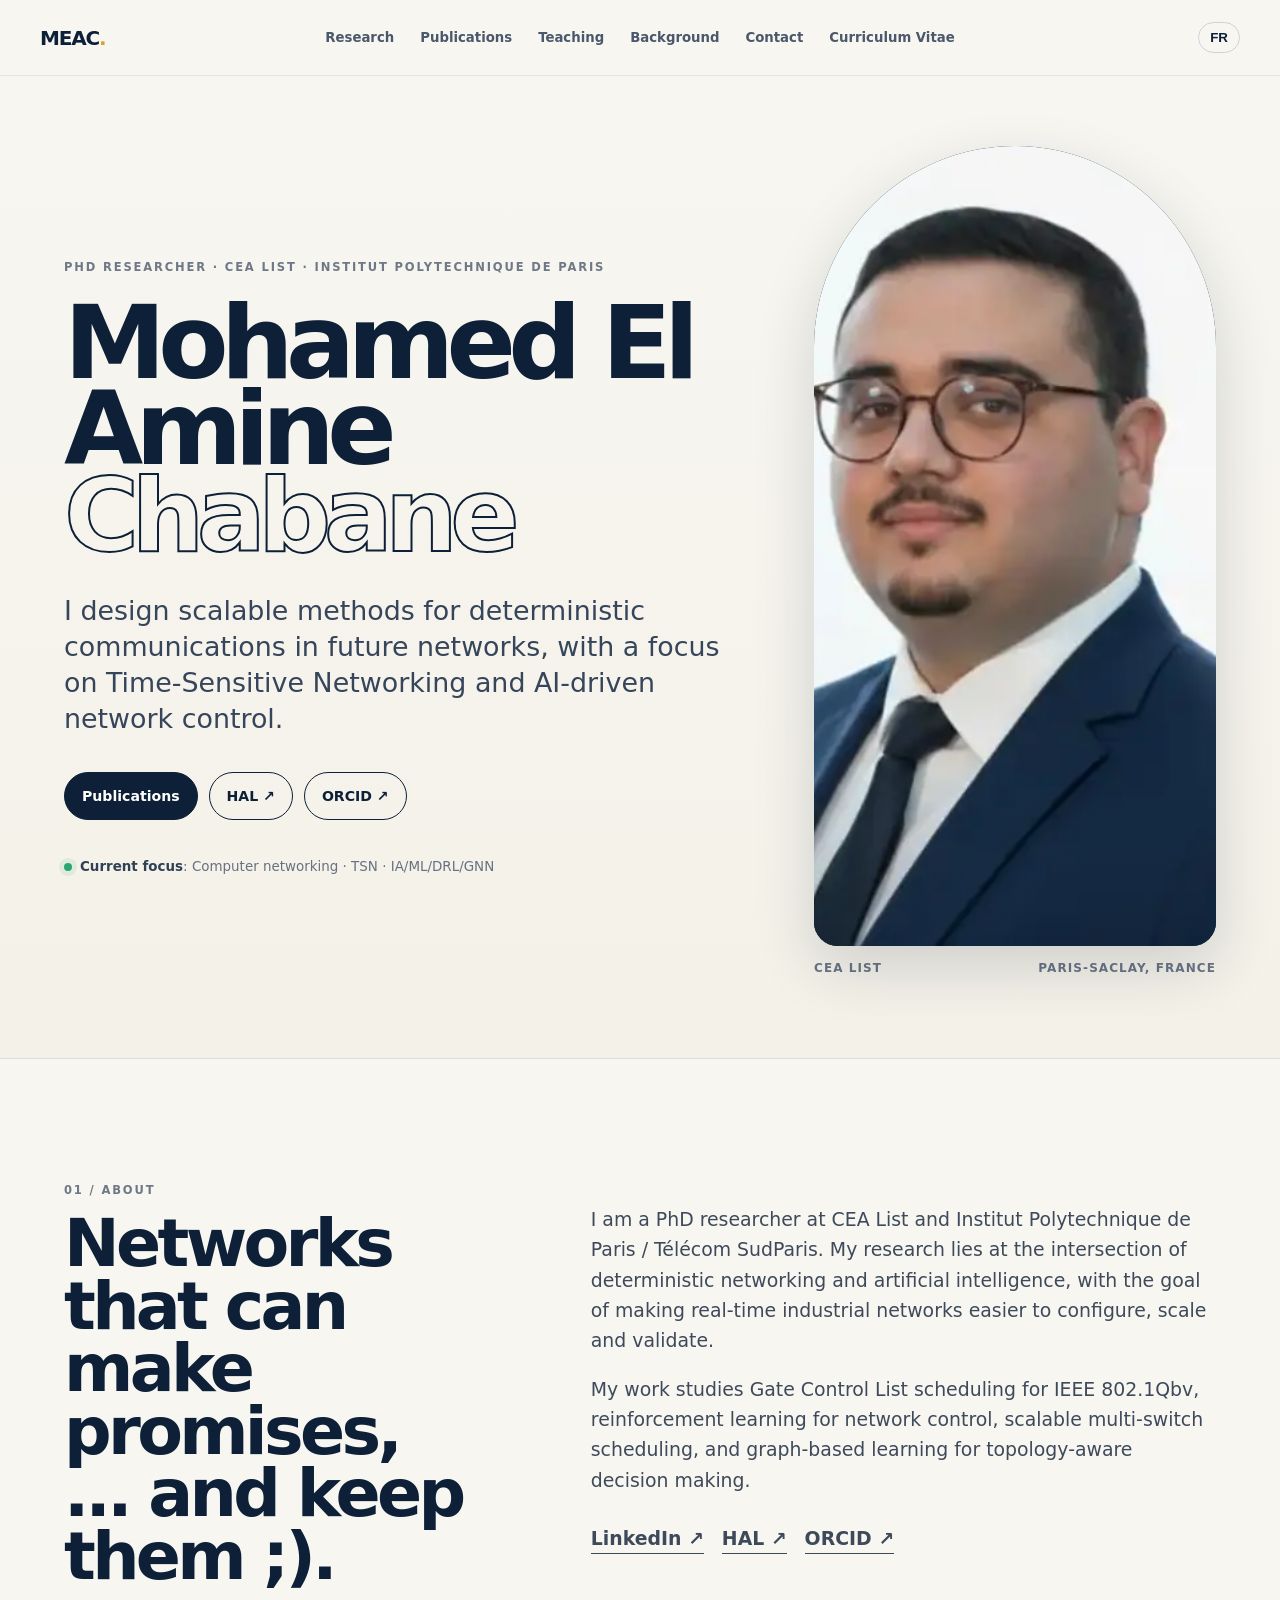
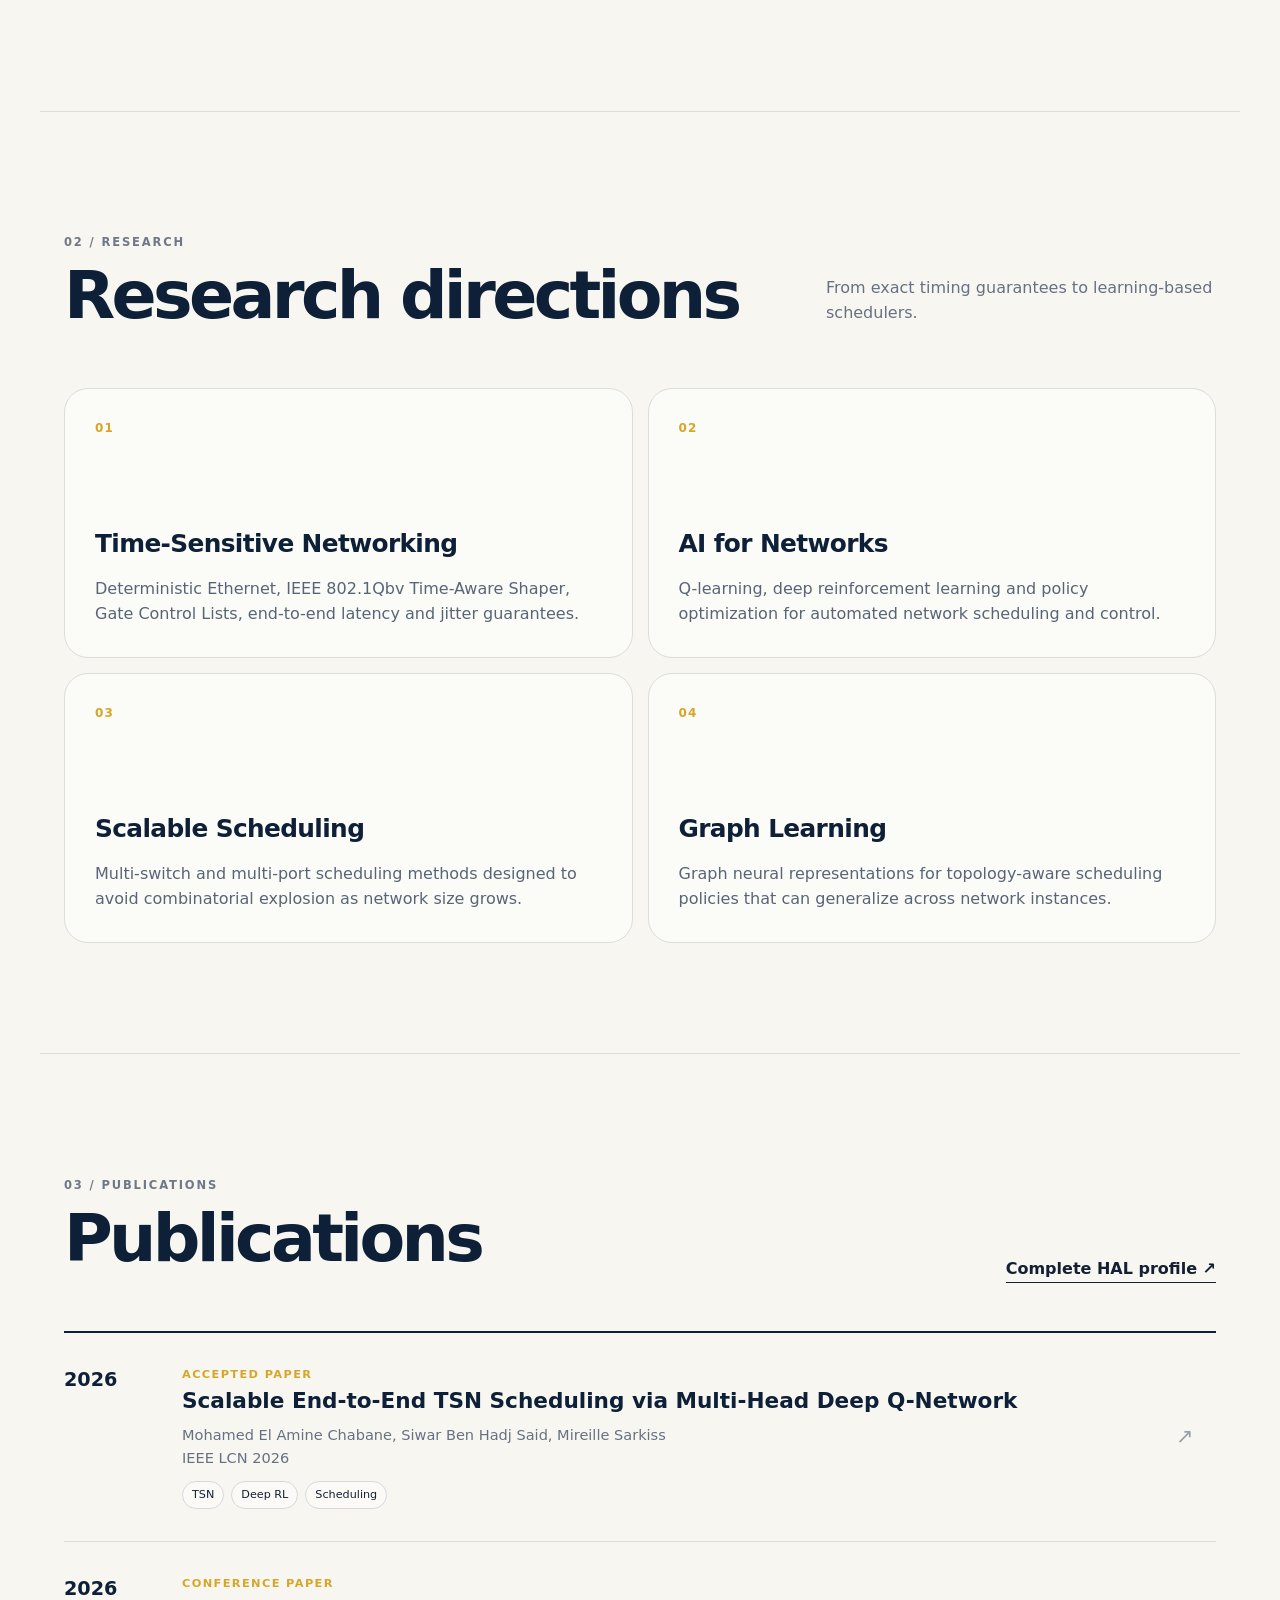
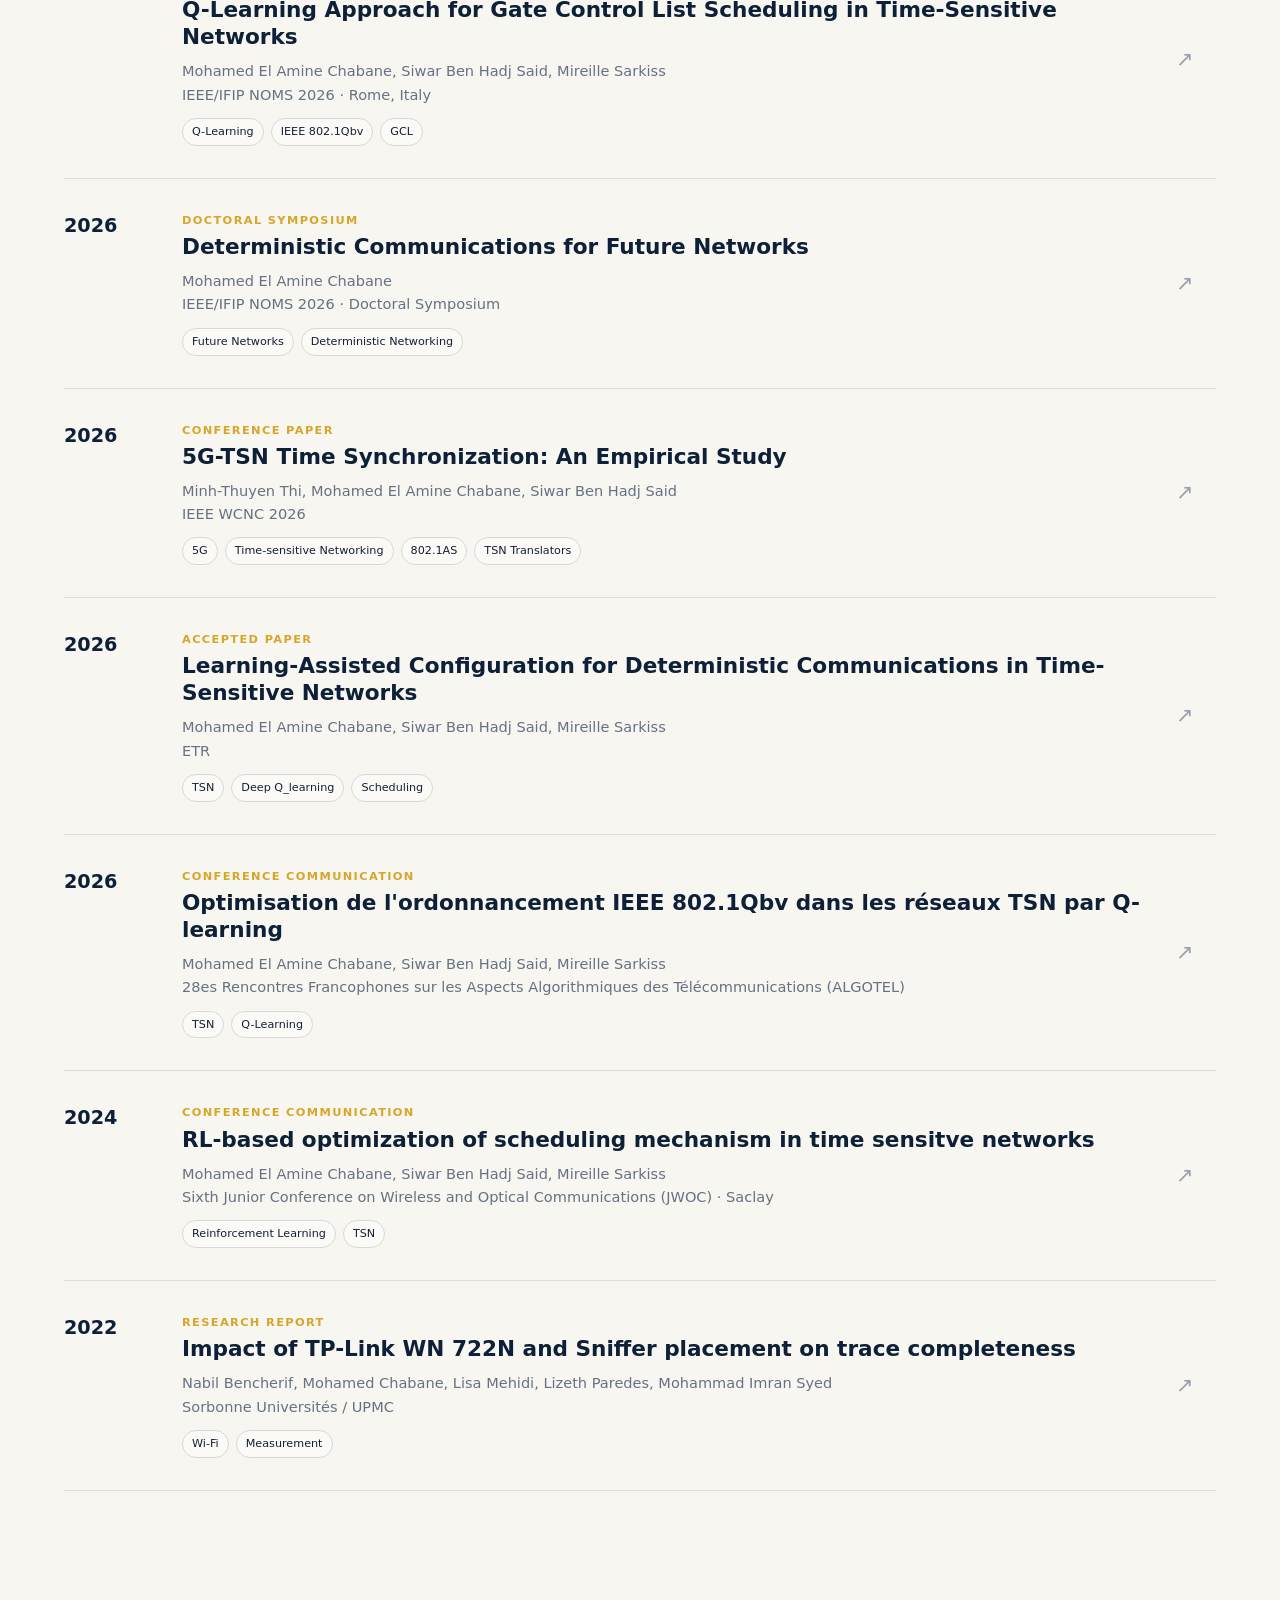
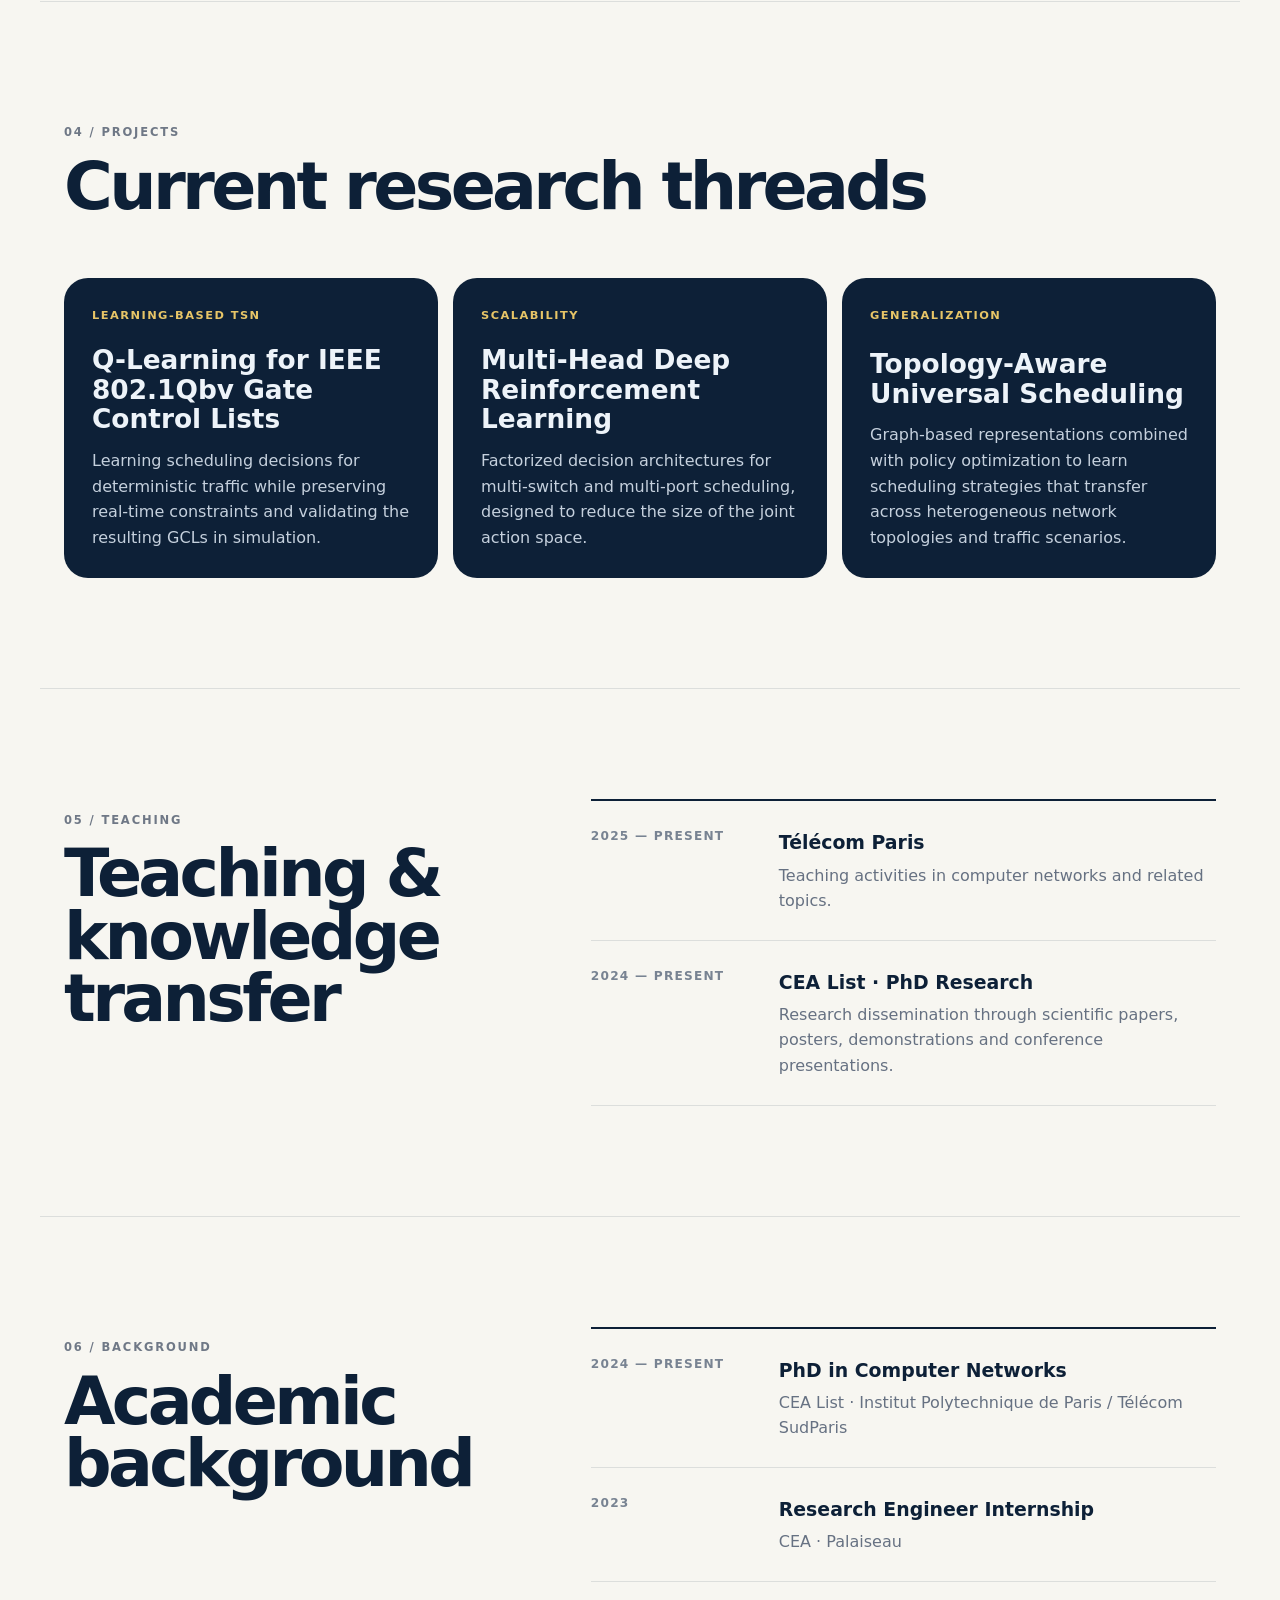
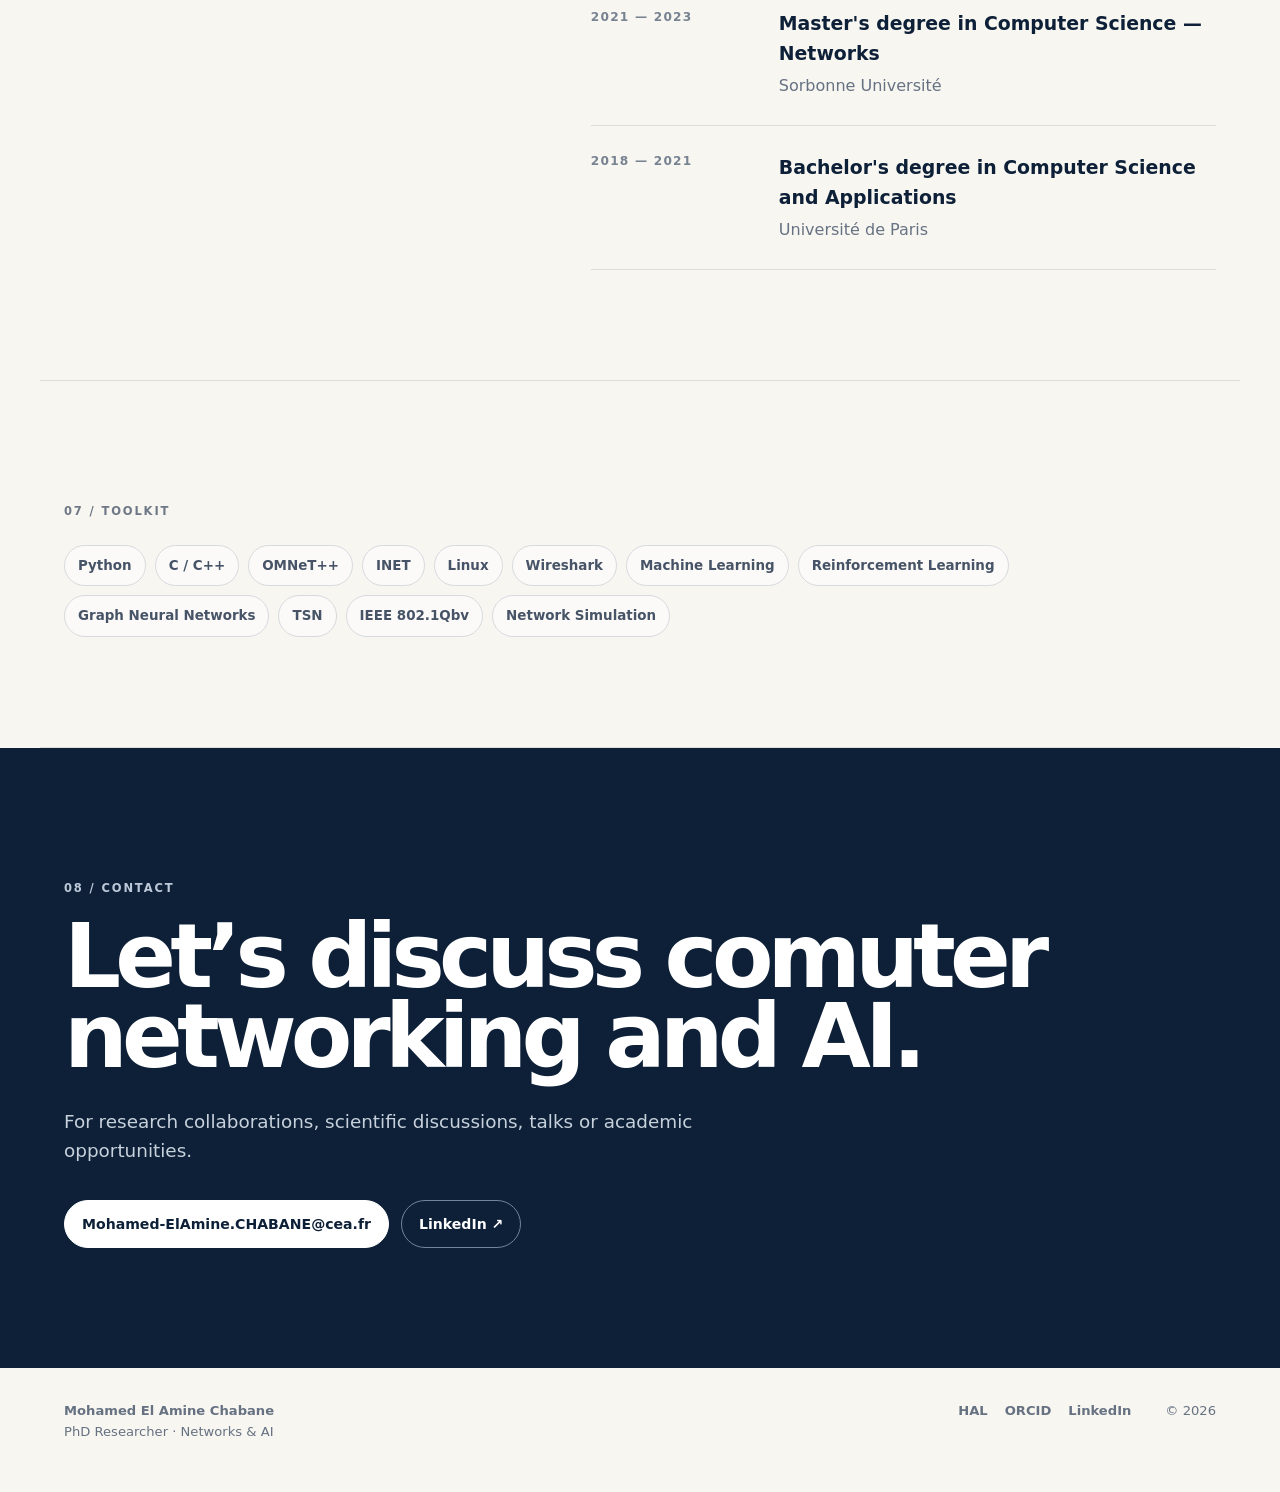
==== commit 7cf1856c: "Update index.html" ====
--- a/index.html
+++ b/index.html
@@ -75,14 +75,14 @@
         <div class="hero-copy reveal">
           <p class="kicker">PhD Researcher · CEA List · Institut Polytechnique de Paris</p>
           <h1>Mohamed El Amine<br><span>Chabane</span></h1>
-          <p class="hero-lede" data-en="I design scalable methods for deterministic communications in future networks, with a focus on Time-Sensitive Networking, scheduling and AI-driven network control." data-fr="Je développe des méthodes scalables pour les communications déterministes dans les réseaux du futur, avec un focus sur les réseaux Time-Sensitive Networking, l’ordonnancement et le contrôle réseau par intelligence artificielle.">I design scalable methods for deterministic communications in future networks, with a focus on Time-Sensitive Networking, scheduling and AI-driven network control.</p>
+          <p class="hero-lede" data-en="I design scalable methods for deterministic communications in future networks, with a focus on Time-Sensitive Networking and AI-driven network control." data-fr="Je développe des méthodes scalables pour les communications déterministes dans les réseaux du futur, avec un focus sur les réseaux Time-Sensitive Networking et le contrôle réseau par intelligence artificielle.">I design scalable methods for deterministic communications in future networks, with a focus on Time-Sensitive Networking and AI-driven network control.</p>
           <div class="hero-links">
-            <a class="btn primary" href="#publications" data-en="Selected work" data-fr="Travaux sélectionnés">Selected work</a>
+            <a class="btn primary" href="#publications" data-en="Publications" data-fr="Publications">Publications</a>
             <a class="btn ghost" href="https://cv.hal.science/mohamed-el-amine-chabane" target="_blank" rel="noopener">HAL ↗</a>
             <a class="btn ghost" href="https://orcid.org/0009-0008-3995-6962" target="_blank" rel="noopener">ORCID ↗</a>
           </div>
           <div class="status-row">
-            <span><i></i><b data-en="Current focus" data-fr="Sujet actuel">Current focus</b>: IEEE 802.1Qbv · TSN scheduling · RL/GNN</span>
+            <span><i></i><b data-en="Current focus" data-fr="Sujet actuel">Current focus</b>: Computer networking · TSN · IA/ML/DRL/GNN</span>
           </div>
         </div>
         <figure class="portrait-wrap reveal">
@@ -100,7 +100,7 @@
     <section class="section about-grid" id="about">
       <div class="section-intro reveal">
         <p class="section-number">01 / About</p>
-        <h2 data-en="Networks that can make promises — and keep them." data-fr="Des réseaux capables de garantir le temps et de tenir leurs promesses.">Networks that can make promises — and keep them.</h2>
+        <h2 data-en="Networks that can make promises, ... and keep them ;)." data-fr="Des réseaux capables de faire des promesses, ... et de les tenir ;)">Networks that can make promises, ... and keep them ;).</h2>
       </div>
       <div class="about-copy reveal">
         <p data-en="I am a PhD researcher at CEA List and Institut Polytechnique de Paris / Télécom SudParis. My research lies at the intersection of deterministic networking and artificial intelligence, with the goal of making real-time industrial networks easier to configure, scale and validate." data-fr="Je suis doctorant-chercheur au CEA List et à l’Institut Polytechnique de Paris / Télécom SudParis. Mes recherches se situent à l’intersection des réseaux déterministes et de l’intelligence artificielle, avec l’objectif de rendre les réseaux industriels temps réel plus simples à configurer, à faire passer à l’échelle et à valider.">I am a PhD researcher at CEA List and Institut Polytechnique de Paris / Télécom SudParis. My research lies at the intersection of deterministic networking and artificial intelligence, with the goal of making real-time industrial networks easier to configure, scale and validate.</p>
